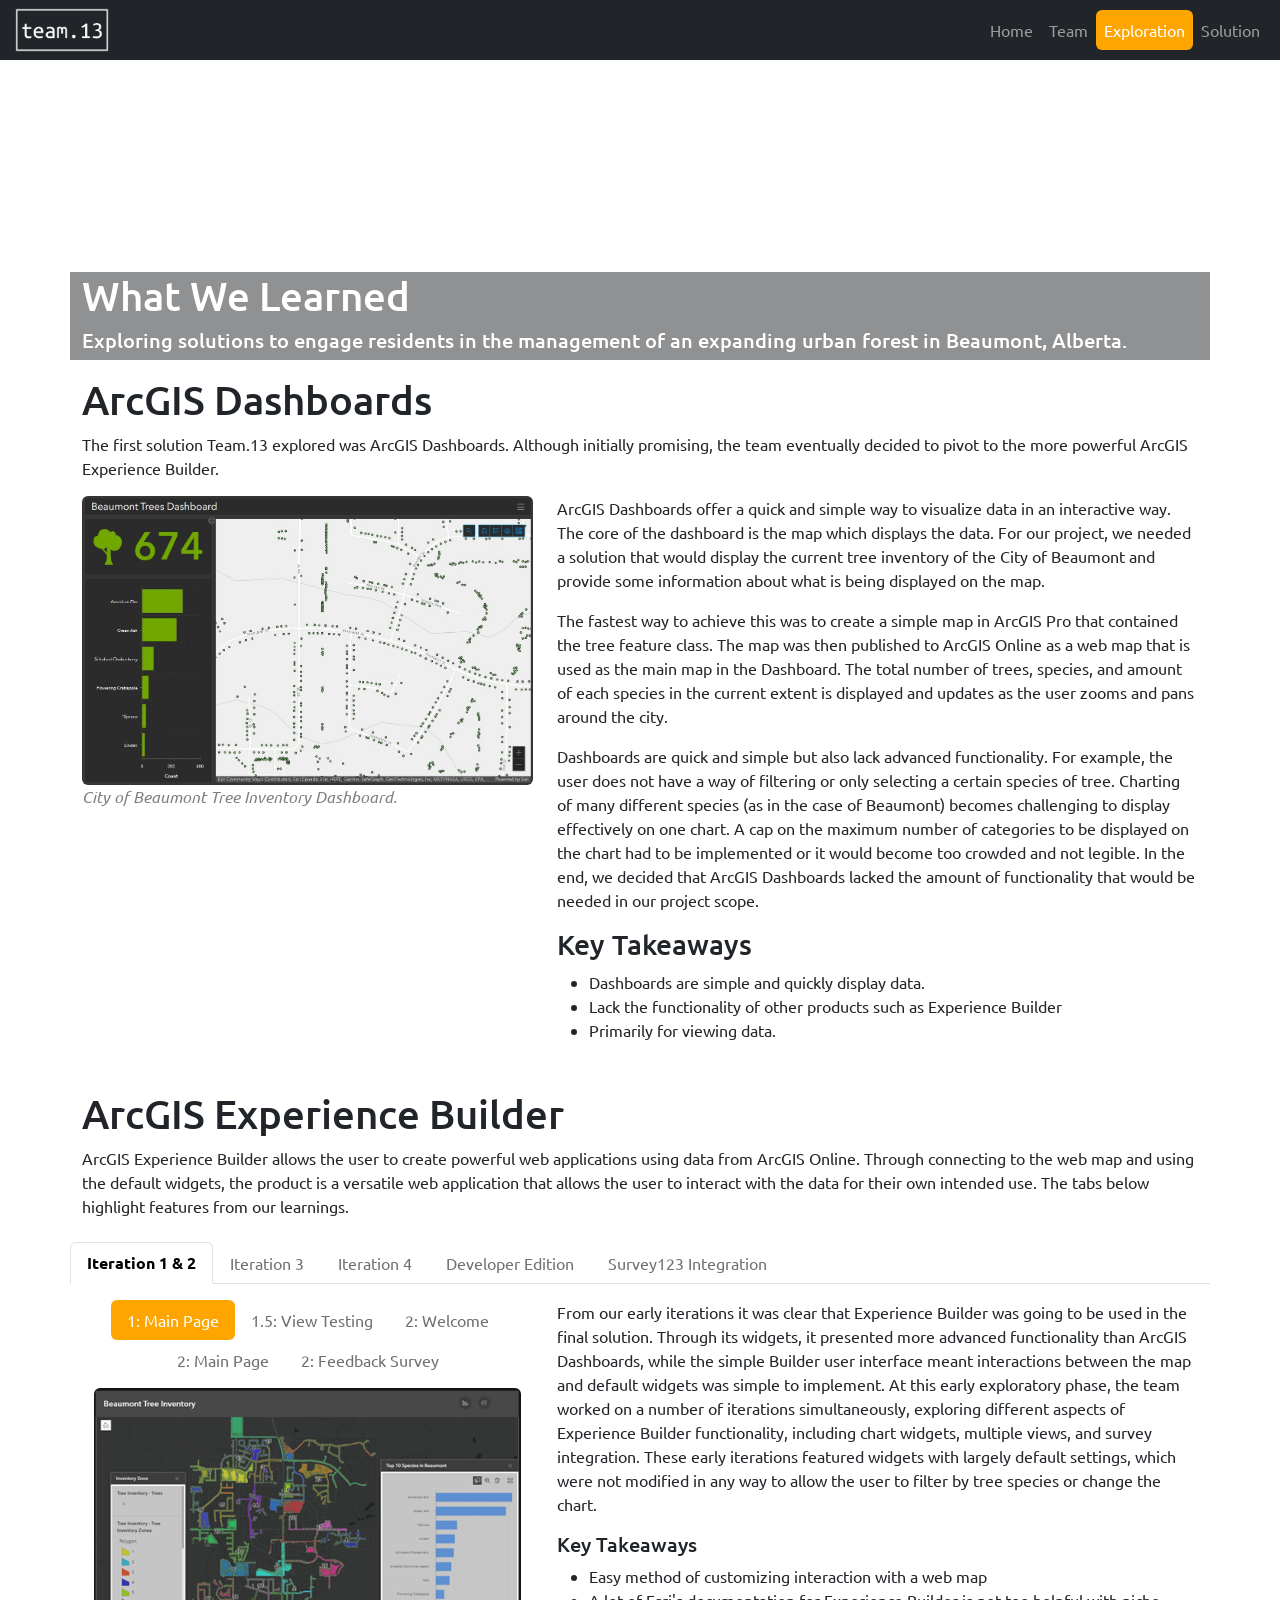
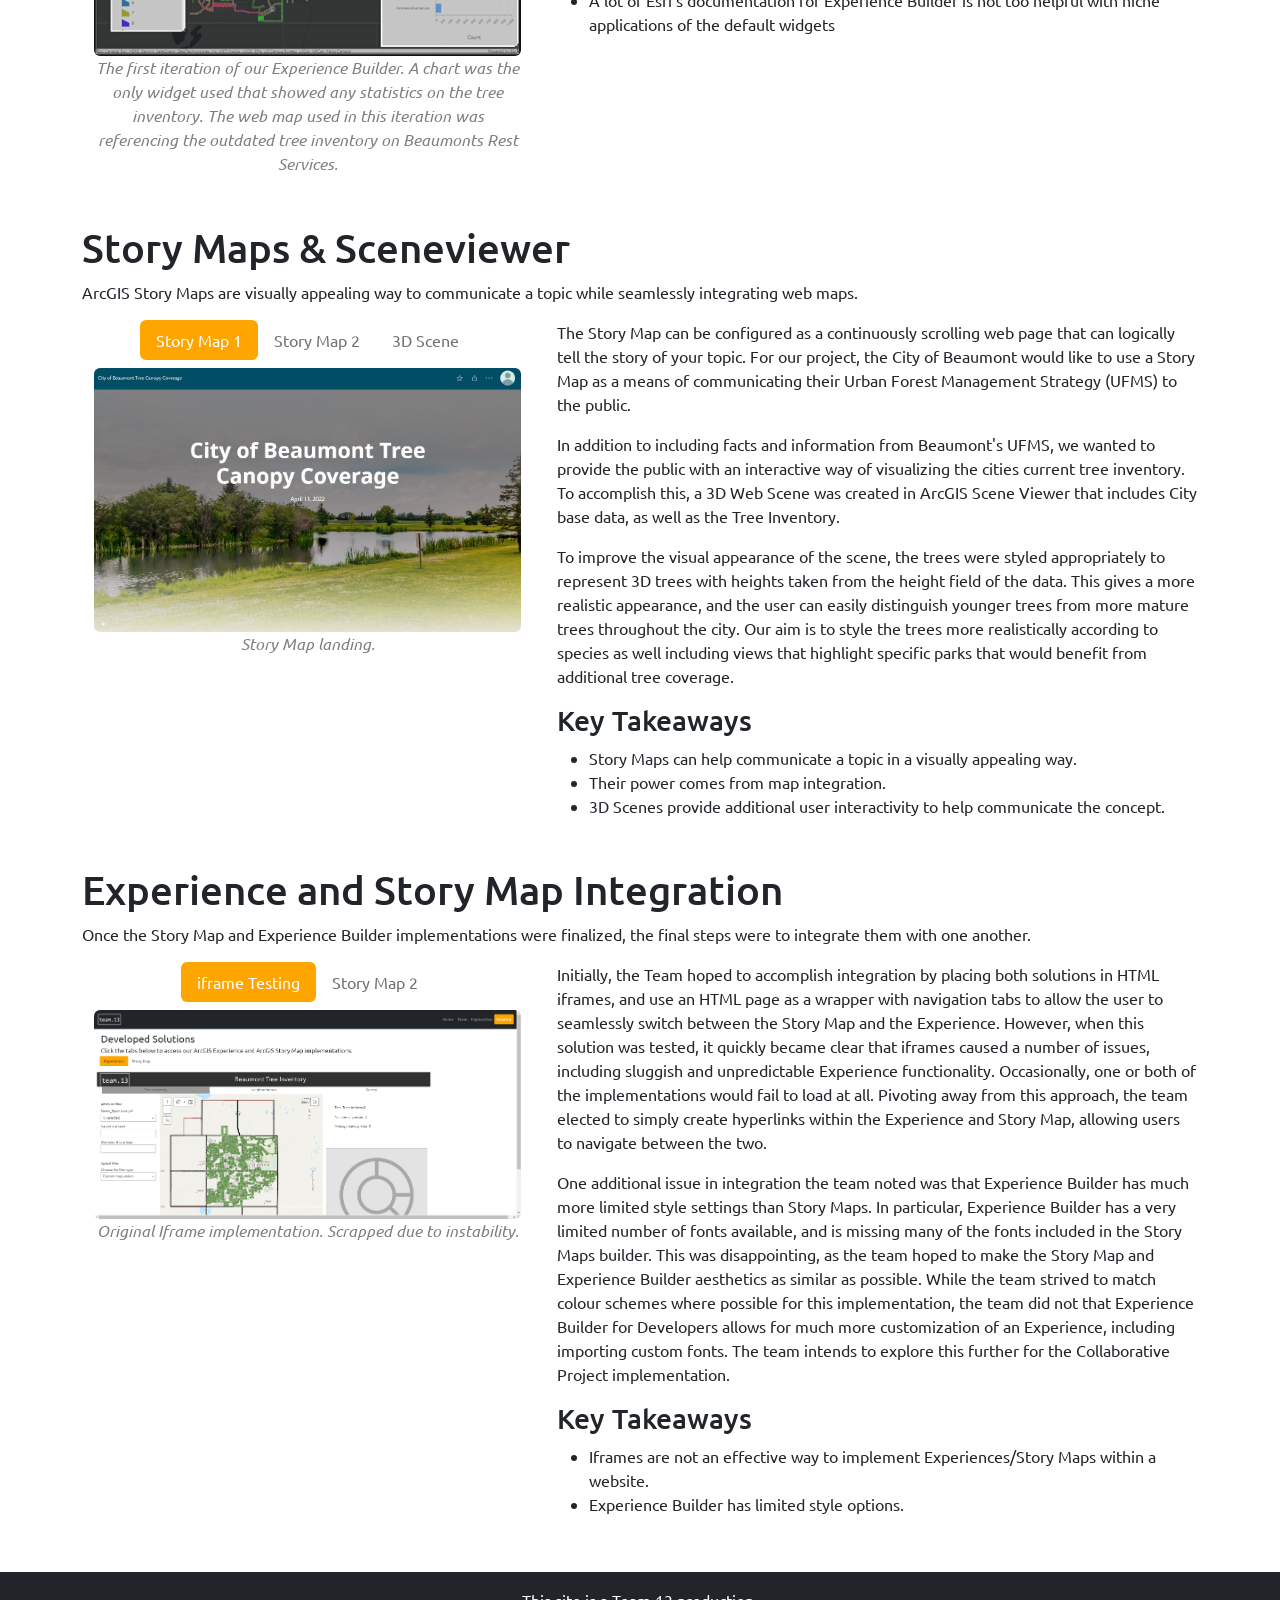
==== exploration.html @ d5add254 "Update hero image responsiveness" ====
<!DOCTYPE html>
<html lang="en">
  <head>
    <title>Our Exploration</title>
    <meta charset="utf-8">
    <meta name="viewport" content="width=device-width, initial-scale=1">
    <link href="https://cdn.jsdelivr.net/npm/bootstrap@5.1.3/dist/css/bootstrap.min.css" rel="stylesheet">
    <link href="https://fonts.googleapis.com/css2?family=Ubuntu&display=swap" rel="stylesheet">
    <link rel="stylesheet" href="style.css">
    <script src="https://cdn.jsdelivr.net/npm/bootstrap@5.1.3/dist/js/bootstrap.bundle.min.js"></script>
  </head>
  <body>
    <nav class="navbar navbar-expand-sm bg-dark navbar-dark py-0 sticky-top"> <!--Developed using: https://www.w3schools.com/bootstrap5/bootstrap_navbar.php-->
      <div class="container-fluid">
        <a class="navbar-brand" href="index.html">
          <img src="images/team13logo.png" alt="Team13 Logo" class="logo">
        </a>
        <!--Collapsable Navbar Button-->
        <button class="navbar-toggler" type="button" data-bs-toggle="collapse" data-bs-target="#collapsibleNavbar">
          <span class="navbar-toggler-icon"></span>
        </button>
        <!-- Links -->
        <div class="collapse navbar-collapse justify-content-end nav-pills" id="collapsibleNavbar">
          <ul class="navbar-nav">
            <li class="nav-item">
              <a class="nav-link" href="index.html">Home</a>
            </li>
            <li class="nav-item">
              <a class="nav-link" href="team.html">Team</a>
            </li>
            <li class="nav-item">
              <a class="nav-link active" href="exploration.html">Exploration</a>
            </li>
            <li class="nav-item">
              <a class="nav-link" href="solution.html">Solution</a>
            </li>
          </ul>
        </div>
      </div>
    </nav>

    <!--Hero image, adapted from: https://www.w3schools.com/bootstrap5/bootstrap_jumbotron.php -->
    <div class="container-xl cover text-white position-relative">
      <div class="row covertext">
        <h1>What We Learned</h1>
        <h5>Exploring solutions to engage residents in the management of an expanding urban forest in Beaumont, Alberta.</h5> 
      </div>
    </div>

    <!--PAGE CONTENT SECTION-->
    <div class="container-lg">

      <!--ArcGIS Dashboards Section -->
      <div class="row py-3">
        <h1 class="">ArcGIS Dashboards</h1>
          <p>The first solution Team.13 explored was ArcGIS Dashboards. Although initially promising, the team eventually decided to pivot to the more powerful ArcGIS Experience Builder.</p>
        <div class="col-md-5">
          <img src="images/Dashboard.JPG" class="rounded screenshot" alt="City of Beaumont Tree Dashboard">
          <p class="caption">City of Beaumont Tree Inventory Dashboard.</p>        
        </div>
        <div class="col-md-7">
          <p>ArcGIS Dashboards offer a quick and simple way to visualize data in an interactive way. The core of the dashboard is the map which displays the data. For our project, we needed a solution that would display the current tree inventory of the City of Beaumont and provide some information about what is being displayed on the map.</p>
          <p>The fastest way to achieve this was to create a simple map in ArcGIS Pro that contained the tree feature class. The map was then published to ArcGIS Online as a web map that is used as the main map in the Dashboard. The total number of trees, species, and amount of each species in the current extent is displayed and updates as the user zooms and pans around the city. </p>
          <p>Dashboards are quick and simple but also lack advanced functionality. For example, the user does not have a way of filtering or only selecting a certain species of tree. Charting of many different species (as in the case of Beaumont) becomes challenging to display effectively on one chart. A cap on the maximum number of categories to be displayed on the chart had to be implemented or it would become too crowded and not legible. In the end, we decided that ArcGIS Dashboards lacked the amount of functionality that would be needed in our project scope.</p>
          <h3>Key Takeaways</h3>
          <ul>
            <li>Dashboards are simple and quickly display data.</li>
            <li>Lack the functionality of other products such as Experience Builder</li>
            <li>Primarily for viewing data.</li>
          </ul>
        </div>
      </div>

        <!--Experience Builder Section-->
      <div class="row my-3">
        <h1>ArcGIS Experience Builder</h1>
        <p>ArcGIS Experience Builder allows the user to create powerful web applications using data from ArcGIS Online. Through connecting to the web map and using the default widgets, the product is a versatile web application that allows the user to interact with the data for their own intended use. The tabs below highlight features from our learnings. </p>
        <!-- Nav pills, taken from: https://www.w3schools.com/bootstrap5/bootstrap_navs.php -->
        <ul class="nav nav-tabs mt-2" role="group">
          <li class="nav-item">
            <a class="nav-link sectiontab active" data-bs-toggle="tab" href="#iter1">Iteration 1 & 2</a>
          </li>
          <li class="nav-item">
            <a class="nav-link sectiontab" data-bs-toggle="tab" href="#iter3">Iteration 3</a>
          </li>
          <li class="nav-item">
            <a class="nav-link sectiontab" data-bs-toggle="tab" href="#iter4">Iteration 4</a>
          </li>
          <li class="nav-item">
            <a class="nav-link sectiontab" data-bs-toggle="tab" href="#dev">Developer Edition</a>
          </li>
          <li class="nav-item">
            <a class="nav-link sectiontab" data-bs-toggle="tab" href="#survey">Survey123 Integration</a>
          </li>
        </ul>
        <!-- Iteration Tabs-->
        <div class="tab-content mt-3">
          <!--Iteration 1 and 2 tab-->
          <div class="tab-pane active" id="iter1">
            <div class="row">
              <div class="col-lg-5">
                <!--Image tabs, developed with: https://getbootstrap.com/docs/5.1/components/navs-tabs/ -->
                <ul class="nav nav-pills mb-2 justify-content-center">
                  <li class="nav-item">
                    <a class="nav-link imgtab active" data-bs-toggle="tab" href="#image3">1: Main Page</a>
                  </li>
                  <li class="nav-item">
                    <a class="nav-link imgtab" data-bs-toggle="tab" href="#image3p5">1.5: View Testing</a>
                  </li>
                  <li class="nav-item">
                    <a class="nav-link imgtab" data-bs-toggle="tab" href="#image4">2: Welcome</a>
                  </li>
                  <li class="nav-item">
                    <a class="nav-link imgtab" data-bs-toggle="tab" href="#image5">2: Main Page</a>
                  </li>
                  <li class="nav-item">
                    <a class="nav-link imgtab" data-bs-toggle="tab" href="#image001">2: Feedback Survey</a>
                  </li>
                </ul>
                <!-- Tab panes -->
                <div class="tab-content">
                  <div class="tab-pane container-md text-center active" id="image3">
                    <img src="images/FirstDemo_ExB.png" class="rounded screenshot" alt="First Demo">
                    <p class="caption">The first iteration of our Experience Builder. A chart was the only widget used that showed any statistics on the tree inventory. The web map used in this iteration was referencing the outdated tree inventory on Beaumonts Rest Services.</p>
                  </div>
                  <div class="tab-pane container-md text-center" id="image3p5">
                    <img src="images/1p5Demo_ExB.png" class="rounded screenshot" alt="1.5 Demo">
                    <p class="caption">A separately developed iteration, exploring implementation of views. Included a "Zone" view that let users browse through a list of different tree inventory zones, with the map panning to each one when selected.</p>
                  </div>
                  <div class="tab-pane container text-center fade" id="image4">
                    <img src="images/SecondDemo_ExB.png" class="rounded screenshot" alt="Second Demo">
                    <p class="caption">For the second iteration we created a popup that welcomes the user, as well as other aesthetic improvements.</p>
                  </div>
                  <div class="tab-pane container text-center fade" id="image5">
                    <img src="images/SecondDemo_2_ExB.png" class="rounded screenshot" alt="Second Demo2">
                    <p class="caption">Main page for the second iteration, note the widget toolbar, and the canopies. As opposed to the first iteration, here canopy is visualized. Other than the improved data, the second iteration remained much the same; no specific views were implemented nor any method of calculating area based on the current extent of the map.</p>
                  </div>
                  <div class="tab-pane container text-center fade" id="image001">
                    <img src="images/SecondDemo_3_ExB.png" class="rounded screenshot" alt="Second Demo Survey">
                    <p class="caption">To test the functionality of embedding a survey from Survey123 a simple user feedback survey was created. Accessible from the widget toolbar. </p>
                  </div>
                </div>
              </div>
              <div class="col-lg-7">
                <p>From our early iterations it was clear that Experience Builder was going to be used in the final solution. Through its widgets, it presented more advanced functionality than ArcGIS Dashboards, while the simple Builder user interface meant interactions between the map and default widgets was simple to implement. At this early exploratory phase, the team worked on a number of iterations simultaneously, exploring different aspects of Experience Builder functionality, including chart widgets, multiple views, and survey integration. These early iterations featured widgets with largely default settings, which were not modified in any way to allow the user to filter by tree species or change the chart.</p>
                <p></p>
                <h5>Key Takeaways</h5>
                <ul>
                  <li> Easy method of customizing interaction with a web map</li>
                  <li> A lot of Esri's documentation for Experience Builder is not too helpful with niche applications of the default widgets</li>
                </ul>
              </div>
            </div>
          </div>
          <!--Iteration 3 tab-->
          <div class="tab-pane" id="iter3">
            <div class="row">
              <div class="col-md-5">
                <ul class="nav nav-pills justify-content-center mb-2">
                  <li class="nav-item">
                    <a class="nav-link imgtab active" data-bs-toggle="tab" href="#image9">3: Tree Inventory</a>
                  </li>
                  <li class="nav-item">
                    <a class="nav-link imgtab" data-bs-toggle="tab" href="#image10">3: Neighborhoods</a>
                  </li>
                  <li class="nav-item">
                    <a class="nav-link imgtab" data-bs-toggle="tab" href="#image11">3: Survey</a>
                  </li>
                </ul>
                <!-- Tab panes -->
                <div class="tab-content">
                  <div class="tab-pane container text-center active" id="image9">
                    <img src="images/ThirdDemo_ExB.png" class="rounded screenshot" alt="Third Demo Tree Inv">
                    <p class="caption">Added features include a query widget that allows the user to select any of the species in the tree inventory, as well as a height and diameter, to filter the added donut chart and the text on the view.  The query can be limited by the current map extent or a drawn graphic. The chart filters based on the map extent, so if a certain species was selected in the query but was not present in the current extent, it would not appear on the chart. </p>
                  </div>
                  <div class="tab-pane container text-center fade" id="image10">
                    <img src="images/ThirdDemo_3_ExB.png" class="rounded screenshot" alt="Third Demo Neigh/Parks">
                    <p class="caption">An action was set up on the map frame to filter neighborhoods, parks, and trees based on the extent of the map. Then two separate list widgets were added and connected to the map frame, thereby filtering the lists to only show the parks/ neighborhoods within the current extent. Text connected to the map features was also added to calculate canopy cover, number of trees, as well as the park and neighborhood in view. </p>
                  </div>
                  <div class="tab-pane container text-center fade" id="image11">
                    <img src="images/ThirdDemo_4_ExB.png" class="rounded screenshot" alt="Third Demo Survey">
                    <p class="caption">The survey for this view was set up to automatically take the AssetID of the selected tree on the map. As well as a section to add comments on the reason for the service request. </p>
                  </div>
                </div>
              </div>
              <div class="col-md-7">
                <p>Through our contact at Beaumont the team obtained a more current tree inventory and the city's base data (neighborhoods, parks, trails, lakes, streets and city boundary). With updated data, the team combined learnings from previous iterations to build a new iteration featuring views, basic survey implementation, and even a basic calculation for canopy cover using area values for neighbourhoods polygons and summing the canopy area of the trees within.</p>
                <p>It was during this iteration that the full functionality of Experience Builder, with relation to our proposed solution, was realized. The web application was sectioned into the three views (Tree Inventory, Neighborhoods/Parks, and the Service Request. </p>
                <p>However, this iteration was also limited in that the calculation of canopy cover in the Neighborhoods/ Parks view was not always accurate. It was believed that acquiring the area of the map extent would require a customized widget, and as such the calculation of canopy cover at this stage used the area of the neighborhood. This makes the calculation accurate if only one neighborhood is in the extent, otherwise it will always take the area of the first neighborhood in the neighbourhood list widget, which will not represent screen extent.</p>
                <h5>Key Takeaways</h5>
                <ul>
                  <li> With the updated data from our client, this iteration is much closer to the final solution with the three views.</li>
                  <li> Calculating canopy cover is limited to the area of the first neighborhood in the list. </li>
                </ul>
              </div>
            </div>
          </div>
          <!--Iteration 4 tab-->
          <div class="tab-pane" id="iter4">
            <div class="row">
              <div class="col-md-5">
                <ul class="nav nav-pills justify-content-center mb-2">
                  <li class="nav-item">
                    <a class="nav-link imgtab active" data-bs-toggle="tab" href="#image12">4. Default Tree Inventory</a>
                  </li>
                  <li class="nav-item">
                    <a class="nav-link imgtab" data-bs-toggle="tab" href="#image13">4. Filtered Tree Inventory</a>
                  </li>
                  <li class="nav-item">
                    <a class="nav-link imgtab" data-bs-toggle="tab" href="#image14">4. Neighborhood/Park</a>
                  </li>
                  <li class="nav-item">
                    <a class="nav-link imgtab" data-bs-toggle="tab" href="#image002">4. Service Request</a>
                  </li>
                </ul>
                <!-- Tab panes -->
                <div class="tab-content">
                  <div class="tab-pane container text-center active" id="image12">
                    <img src="images/FourthDemo_ExB.png" class="rounded screenshot" alt="Fourth demo">
                    <p class="caption">By switching from a query widget to a filter widget (customized with a SQL expression to select species from a list). The new tree inventory allows the user to select only certain species to be visualized on the map. The text on the left shows the number of species selected, the total number of trees, average canopy area and canopy coverage in percentage (calculated with the transparent vector grid layer)</p>
                  </div>
                  <div class="tab-pane container text-center fade" id="image13">
                    <img src="images/FourthDemo_2_ExB.png" class="rounded screenshot" alt="Fourth Demo filter Tree inv">
                    <p class="caption">This image shows the Tree Inventory when the filter is used. By adding actions on the map frame to filter by extent, then connecting the text and donut chart to those layers the result is an automated interactive display. </p>
                  </div>
                  <div class="tab-pane container text-center fade" id="image14">
                    <img src="images/FourthDemo_3_ExB.png" class="rounded screenshot" alt="Fourth Demo neigh/ parks">
                    <p class="caption">The updated Neighborhood/ Park View is still using the same lists connected to the map frame, but the text is updated to show more detailed information about each selected park or neighborhood. Overlayed on the map on the bottom left is a text widget that, like the Tree Inventory View, calculates the current canopy cover in percentage. </p>
                  </div>
                  <div class="tab-pane container text-center fade" id="image002">
                    <img src="images/ThirdDemo_5_ExB.png" class="rounded screenshot" alt="Fourth Demo survey">
                    <p class="caption">The final Service Request survey made using Survey123. It has more specific questions regarding the status of the tree of interest. This survey takes the TreeID and the location information from the selected tree. This allows Beaumont to have as much information as possible about the service request. </p>
                  </div>
                </div>
              </div>
              <div class="col-md-7">
                <p>While custom-coding a widget to address the issues regarding calculating canopy cover for the map extent was beyond the scope of this project, it was suggested to the team that they might be able to more easily make this calculation by applying a raster to the map and calculating the sum area of cells within the current map extent, to compare with the sum canopy area of all trees within the extent. The team explored this option, but was unfortunately only able to publish rasters as tile layers, which cannot be queried for analysis. Instead, the team came up with the solution of using the Create Fishnet geoprocessing tool in ArcGIS Pro to generate a vector grid that would serve the same base purpose.</p>
                <p>Taking this approach, Team.13 created a transparent grid vector layer in ArcGIS Pro, with each cell sized at 30m x 30m. While not providing the exact area of the current extent (due to this resolution), the team found the sum of the area of each cell in view to be accurate enough for the simple percentage cover calculation being performed. The team did note that the addition of this large vector layer caused some stuttering in map zooming and panning, but not enough to significantly disrupt user experience. </p>
                <p>The fourth iteration is our final solution with the exception of fine tuning the appearance of the page to match Beaumont's theme on their web pages. </p>
                <h5>Key Takeaways</h5>
                <ul>
                  <li> Taking full advantage of Experience Builder, for our solution, required workarounds that could not be found anywhere using Esri's supplied documentation.</li>
                  <li> This iteration has the complete data, and all the widgets are set up for the final solution. </li>
                </ul>
              </div>
            </div>
          </div>
          <!--Developer tab-->
          <div class="tab-pane" id="dev">
            <div class="col-md">
              <h2>Experience Builder for Developers</h2>
              <p>The team opted to look into the locally installed version of Experience Builder to investigate possible solutions for obtaining the area of the current map extent. </p>
              <p>Esri's supplied documentation for Experience Builder for Developers was enough to get it to run locally. The key is to run the Node.js Command Prompt, not the default windows one. Once npm in installed on the client and server folders https://localhost:3001 directs the user to their locally deployed Experience Builder. </p>
              <p>Here the team ran into additional roadblocks, we were unable to import the beta version of our Experience Builder. Additionally, the team tried to save the previous experience builder as a template and then import that, however this failed as template was “built with a higher version of ArcGIS Experience Builder…”</p>
              <p>To continue with this exact template reinstalling Experience Builder for Developers seemed to be the only path.  However a simpler solution was discovered; to acquire the area of the current extent instead of customizing a widget we created a grid vector layer (see Iteration 4). </p>
              <h5>Key Takeaways</h5>
              <ul>
                <li> Allows for customized widgets that tailor the experience for the desired purpose</li>
                <li> Due to a new solution for extent area, this was deemed unnecessary for our solution</li>
              </ul>
            </div>
          </div>
          <!--Survey123 Tab-->
          <div class="tab-pane" id="survey">
            <div class="row">
              <div class="col-md-5">
                <ul class="nav nav-pills justify-content-center mb-2">
                  <li class="nav-item">
                    <a class="nav-link imgtab active" data-bs-toggle="tab" href="#survey1">Finalized Survey View</a>
                  </li>
                  <li class="nav-item">
                    <a class="nav-link imgtab" data-bs-toggle="tab" href="#survey2">Survey123 Appearance</a>
                  </li>
                </ul>
                <!-- Tab panes -->
                <div class="tab-content">
                  <div class="tab-pane container text-center active" id="survey1">
                    <img src="images/Survey1.png" class="rounded screenshot" alt="Survey Widget implementation">
                    <p class="caption">The survey implemented with finalized symbology in the Experience. The Survey Widget has an option to not use a survey's assigned style, but unfortunately this option does not match the survey styling to the Experience styling.</p>
                  </div>
                  <div class="tab-pane container text-center fade" id="survey2">
                    <img src="images/Survey2.png" class="rounded screenshot" alt="Survey123 View">
                    <p class="caption">This image shows the survey within Survey123. The team noted that certain question types appear slightly diferent in this view, as opposed to within the Survey Widget.</p>
                  </div>
                </div>      
              </div>
              <div class="col-md-7">
                <p>Implementation of Survey123 was a stretch goal for the team, as initially this integration seemed fairly complex. However, a “Survey” widget was discovered within Experience Builder that could seamlessly link a published ArcGIS Survey into the experience. Furthermore, the team discovered that the survey widget can be linked directly to map widgets within the experience, and a data connection can be established between the survey and a particular layer. When this connection is set, if the user selects a feature in the given layer within the map, questions in the survey will be auto-populated with data on that feature. Furthermore, by linking a “Location” question to a feature layer's shape field, the feature's spatial information can be copied over directly to the survey's results feature layer. By combining this data linking functionality with hidden questions in the constructed survey, it is possible to populate a large amount of feature attribute information to the survey when the user selects a feature, without cluttering the user interface.</p>
                <p>This also suggests an exciting possibility, for future extensions of Team.13's work: because the Survey can receive location information, a live map of all submitted service requests can be integrated into a separate ArcGIS Experience view, for use by City of Beaumont internal staff. While not required for this particular implementation, this is something the team plans to incorporate in the larger implementation of the Collaborative Project.</p>
                <h3>Key Takeaways</h3>
                <ul>
                  <li>The Experience Builder Survey Widget makes integrating Survey123 surveys a simple process.</li>
                  <li>The Survey Widget has a slightly modified appearance compared to viewing the survey in Survey123.</li>
                </ul>
              </div>
            </div>
          </div>
        </div>
      </div>

    <!-- ArcGIS Story Maps & Scene Viewer -->
      <div class="row py-3">
        <h1>Story Maps & Sceneviewer</h1>
        <p>ArcGIS Story Maps are visually appealing way to communicate a topic while seamlessly integrating web maps.</p>
        <div class="col-md-5">
          <ul class="nav nav-pills mb-2 justify-content-center">
            <li class="nav-item">
              <a class="nav-link imgtab active" data-bs-toggle="tab" href="#image15">Story Map 1</a>
            </li>
            <li class="nav-item">
              <a class="nav-link imgtab" data-bs-toggle="tab" href="#image16">Story Map 2</a>
            </li>
            <li class="nav-item">
              <a class="nav-link imgtab" data-bs-toggle="tab" href="#image17">3D Scene</a>
            </li>
          </ul>
          <!-- Tab panes -->
          <div class="tab-content">
            <div class="tab-pane container text-center active" id="image15">
              <img src="images/Storymap1.JPG" class="rounded screenshot" alt="Story Map 1.">
              <p class="caption">Story Map landing.</p>
            </div>
            <div class="tab-pane container text-center fade" id="image16">
              <img src="images/Storymap2.JPG" class="rounded screenshot" alt="Story Map 2.">
              <p class="caption">Story Map continued.</p>
            </div>
            <div class="tab-pane container text-center fade" id="image17">
              <img src="images/Scene.JPG" class="rounded screenshot" alt="3D Scene">
              <p class="caption">3D Interactive Scene</p>
            </div>
          </div>
        </div>
        <div class="col-md-7">
          <p>The Story Map can be configured as a continuously scrolling web page that can logically tell the story of your topic. For our project, the City of Beaumont would like to use a Story Map as a means of communicating their Urban Forest Management Strategy (UFMS) to the public.</p>
          <p>In addition to including facts and information from Beaumont's UFMS, we wanted to provide the public with an interactive way of visualizing the cities current tree inventory. To accomplish this, a 3D Web Scene was created in ArcGIS Scene Viewer that includes City base data, as well as the Tree Inventory.</p>
          <p>To improve the visual appearance of the scene, the trees were styled appropriately to represent 3D trees with heights taken from the height field of the data. This gives a more realistic appearance, and the user can easily distinguish younger trees from more mature trees throughout the city. Our aim is to style the trees more realistically according to species as well including views that highlight specific parks that would benefit from additional tree coverage.</p>
          <h3>Key Takeaways</h3>
          <ul>
            <li>Story Maps can help communicate a topic in a visually appealing way.</li>
            <li>Their power comes from map integration.</li>
            <li>3D Scenes provide additional user interactivity to help communicate the concept.</li>
          </ul>
        </div>
      </div>
      <!-- Integration -->
      <div class="row py-3">
        <h1>Experience and Story Map Integration</h1>
        <p>Once the Story Map and Experience Builder implementations were finalized, the final steps were to integrate them with one another.</p>
        <div class="col-md-5">
          <ul class="nav nav-pills mb-2 justify-content-center">
            <li class="nav-item">
              <a class="nav-link imgtab active" data-bs-toggle="tab" href="#image18">iframe Testing</a>
            </li>
            <li class="nav-item">
              <a class="nav-link imgtab" data-bs-toggle="tab" href="#image19">Story Map 2</a>
            </li>
          </ul>
          <!-- Tab panes-->
          <div class="tab-content">
            <div class="tab-pane container text-center active" id="image18">
              <img src="images/Integration1.png" class="rounded screenshot" alt="Story Map 1.">
              <p class="caption">Original Iframe implementation. Scrapped due to instability.</p>
            </div>
            <div class="tab-pane container text-center fade" id="image19">
              <img src="images/Integration2.png" class="rounded screenshot" alt="3D Scene">
              <p class="caption">Stylized Experience. The team was dissapointed to note that font could not be matched to Story Map font selection.</p>
            </div>
          </div>
        </div>
        <div class="col-md-7">
          <p>Initially, the Team hoped to accomplish integration by placing both solutions in HTML iframes, and use an HTML page as a wrapper with navigation tabs to allow the user to seamlessly switch between the Story Map and the Experience. However, when this solution was tested, it quickly became clear that iframes caused a number of issues, including sluggish and unpredictable Experience functionality. Occasionally, one or both of the implementations would fail to load at all. Pivoting away from this approach, the team elected to simply create hyperlinks within the Experience and Story Map, allowing users to navigate between the two.</p>
          <p>One additional issue in integration the team noted was that Experience Builder has much more limited style settings than Story Maps. In particular, Experience Builder has a very limited number of fonts available, and is missing many of the fonts included in the Story Maps builder. This was disappointing, as the team hoped to make the Story Map and Experience Builder aesthetics as similar as possible. While the team strived to match colour schemes where possible for this implementation, the team did not that Experience Builder for Developers allows for much more customization of an Experience, including importing custom fonts. The team intends to explore this further for the Collaborative Project implementation.</p>
          <h3>Key Takeaways</h3>
          <ul>
            <li>Iframes are not an effective way to implement Experiences/Story Maps within a website.</li>
            <li>Experience Builder has limited style options.</li>
          </ul>
        </div>
      </div>
    </div>
    <!--Footer-->
    <div class="d-flex bg-dark text-white mt-4 py-3 justify-content-center">
      <p class="mb-0">This site is a Team.13 production.</p>
    </div>
  </body>
</html>
---- style.css ----
/*GENERAL STYLING */
body {
    font-family: 'Ubuntu', sans-serif;
}


/*NAVBAR & BUTTON STYLING*/
.logo {
    width: 100px;
}

.nav-pills .nav-link.active {
    background-color: rgb(255, 165, 0);
    color: white;
    text-decoration: none;
}

.sectiontab{
    color: rgb(112, 112, 112);
}

.sectiontab:hover{
    color:rgb(177, 177, 177);
}

.sectiontab.active{
    color: black;
    font-weight: bold;
}

.imgtab{
    color: rgb(112, 112, 112);
}

.imgtab:hover{
    color:rgb(177, 177, 177)
}

.tryme { /* This is styling for the "Try It" Button linking to final solutions */
    background-color: rgb(255, 165, 0);
    color: white;
    width: 100%;
    max-width: 900px;
    display: block;
    transition: 0.4s;
}


.tryme:hover {
    background-color: rgb(170, 111, 0);
    color: white;
}

/*COVER PHOTO STYLING*/
.cover {
    min-height: 300px;
    background: url('https://images.unsplash.com/photo-1438109491414-7198515b166b?q=80&fm=jpg&s=cbdabf7a79c087a0b060670a6d79726c');
    background-repeat: no-repeat;
    background-position: center;
    background-size:cover;
    background-attachment: fixed;
}
.covertext{
    background-color: rgba(33,37,41, 0.5);
    position:absolute;
    right:0;
    bottom:0;
    width: 100%;
    margin:0;
}


/*EXPLORATION PAGE STYLING*/
.screenshot {
    max-width: 100%;
}

.caption {
    color:gray;
    font-style: italic;
}
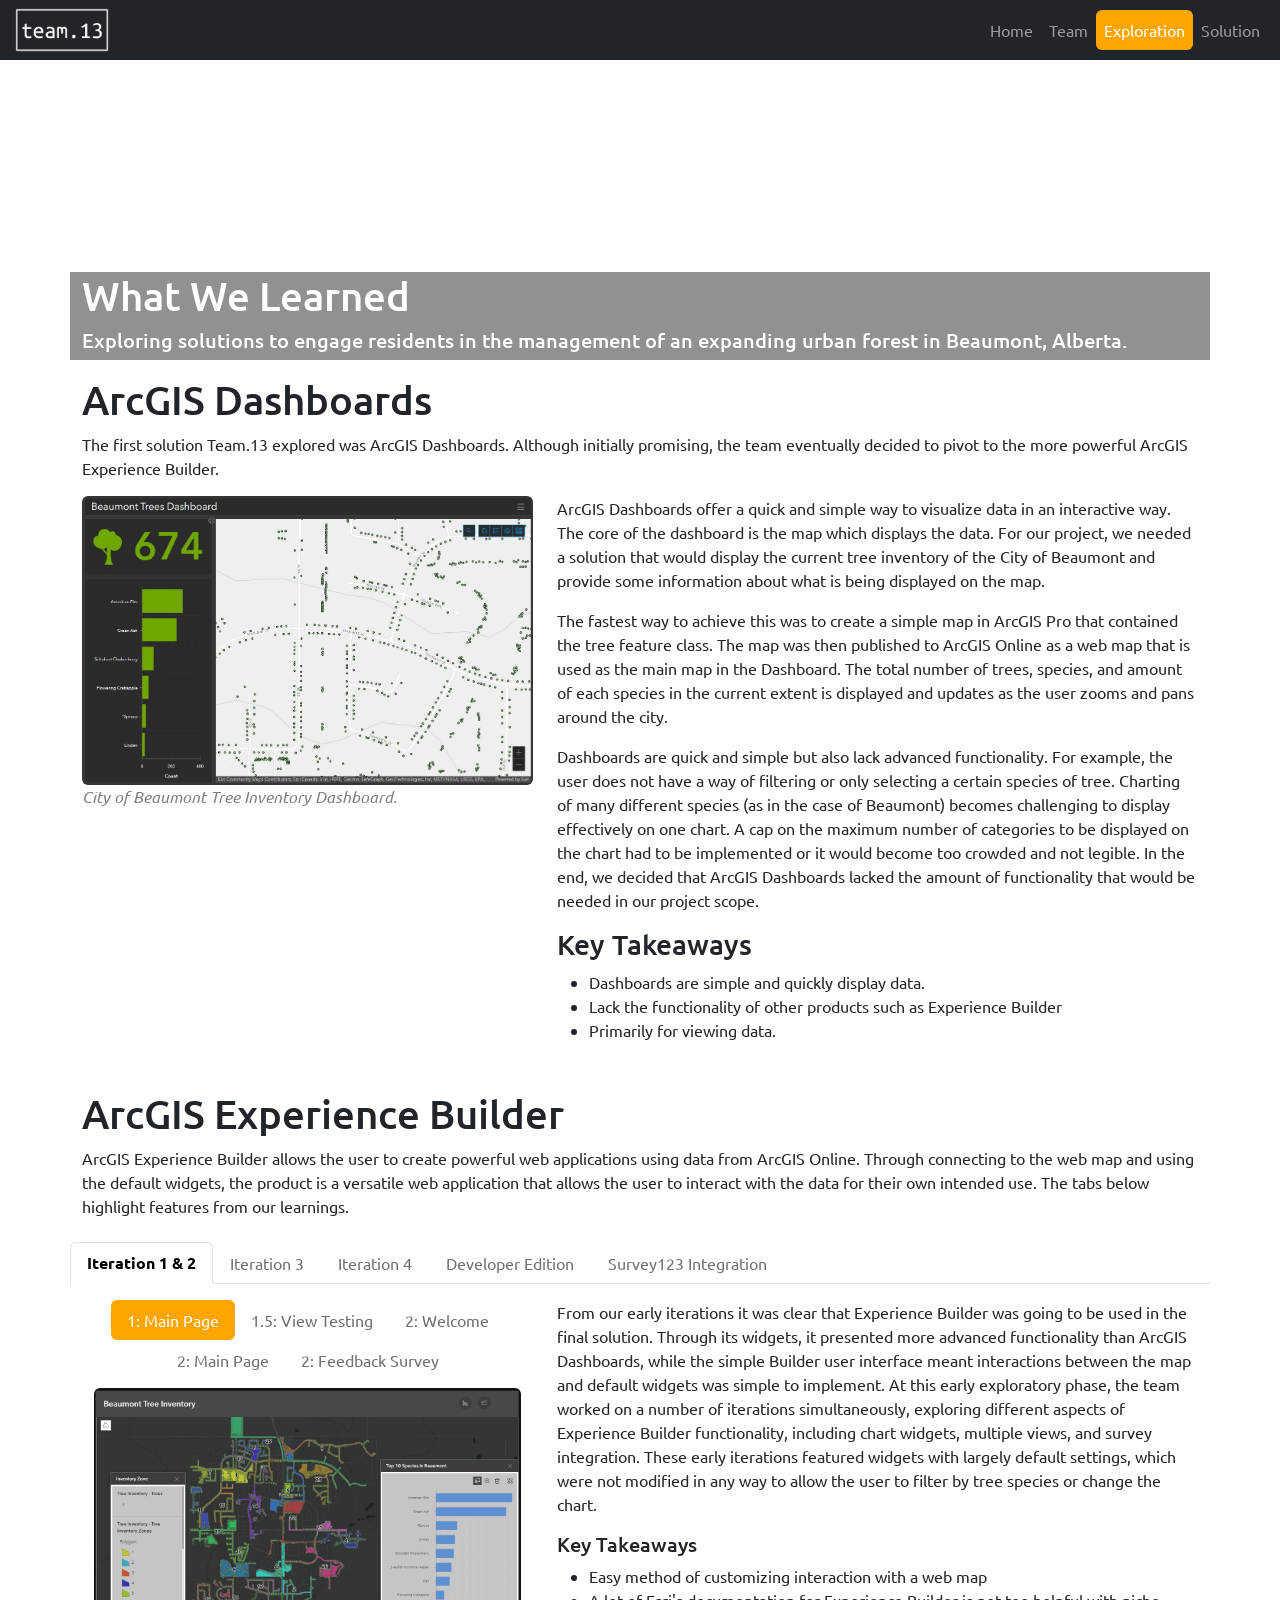
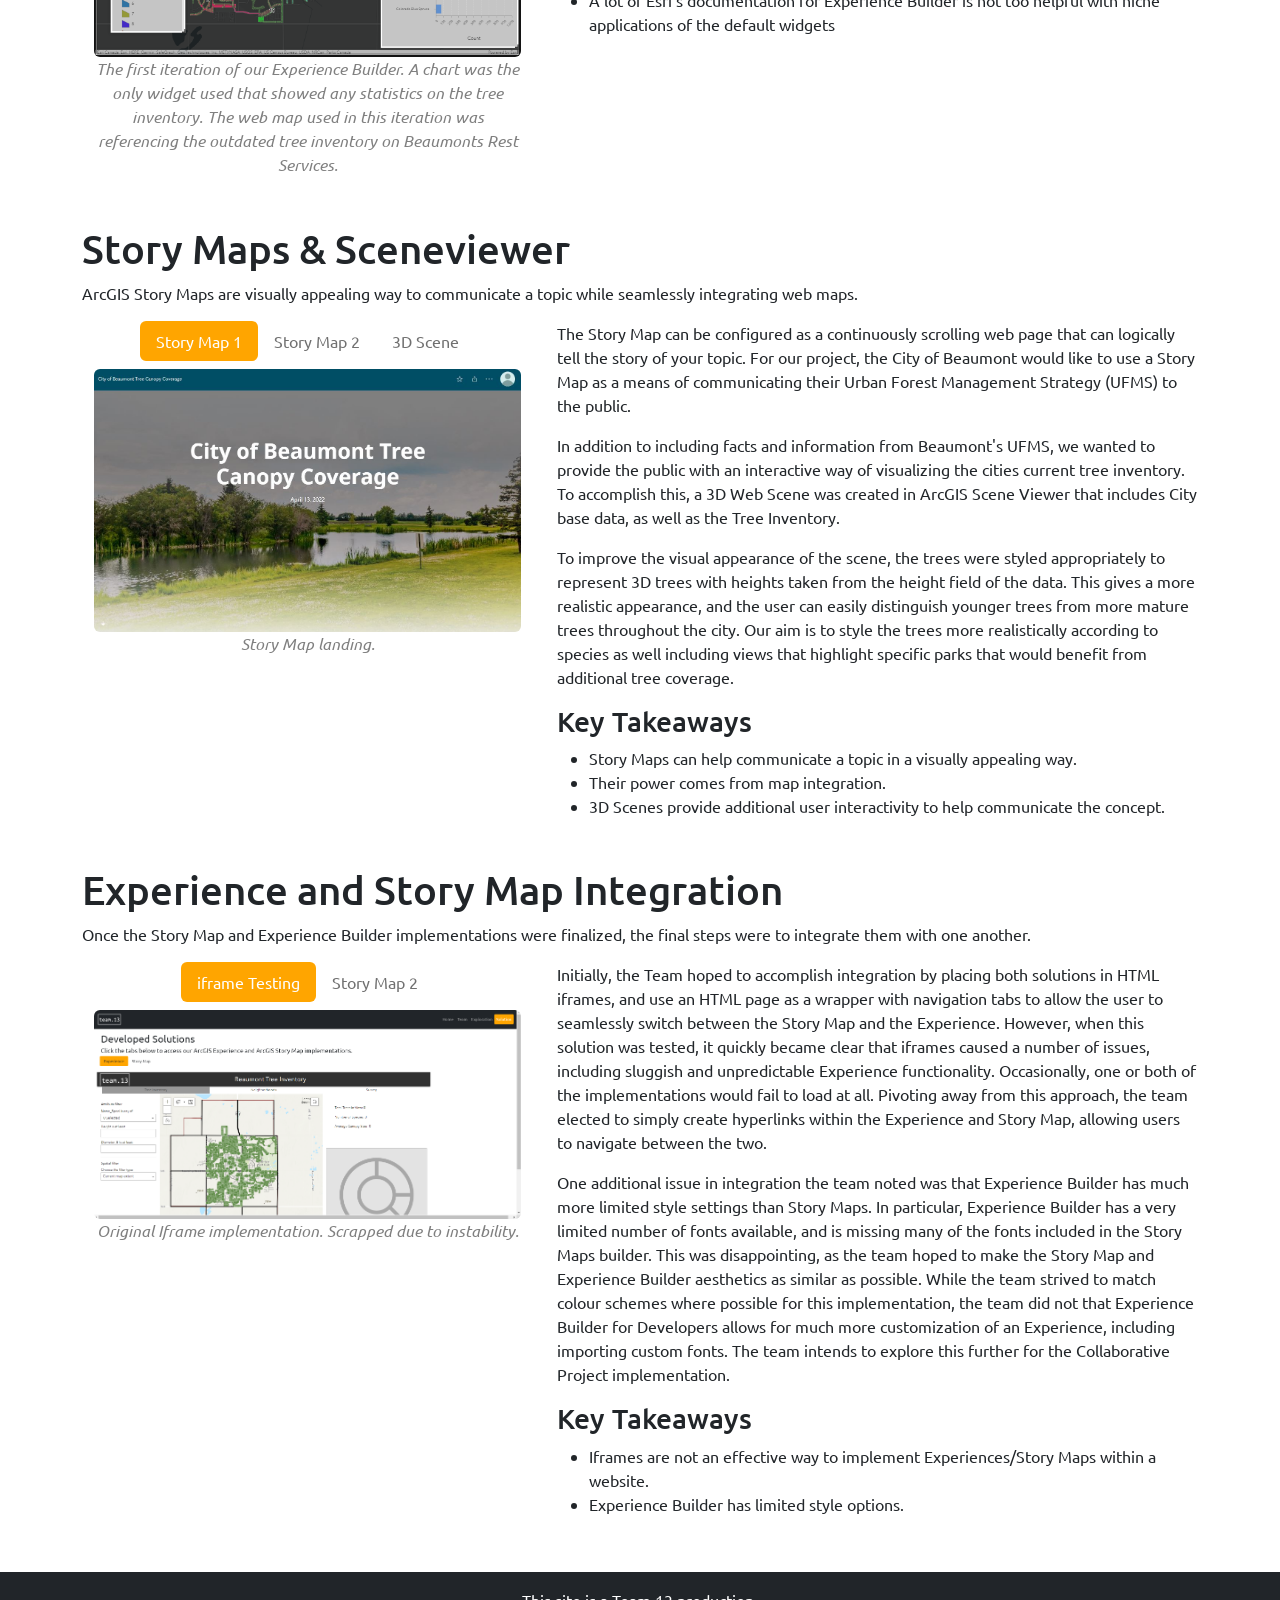
==== commit c017ec77: "minor text edit" ====
--- a/exploration.html
+++ b/exploration.html
@@ -54,11 +54,11 @@
       <div class="row py-3">
         <h1 class="">ArcGIS Dashboards</h1>
           <p>The first solution Team.13 explored was ArcGIS Dashboards. Although initially promising, the team eventually decided to pivot to the more powerful ArcGIS Experience Builder.</p>
-        <div class="col-md-5">
+        <div class="col-lg-5">
           <img src="images/Dashboard.JPG" class="rounded screenshot" alt="City of Beaumont Tree Dashboard">
           <p class="caption">City of Beaumont Tree Inventory Dashboard.</p>        
         </div>
-        <div class="col-md-7">
+        <div class="col-lg-7">
           <p>ArcGIS Dashboards offer a quick and simple way to visualize data in an interactive way. The core of the dashboard is the map which displays the data. For our project, we needed a solution that would display the current tree inventory of the City of Beaumont and provide some information about what is being displayed on the map.</p>
           <p>The fastest way to achieve this was to create a simple map in ArcGIS Pro that contained the tree feature class. The map was then published to ArcGIS Online as a web map that is used as the main map in the Dashboard. The total number of trees, species, and amount of each species in the current extent is displayed and updates as the user zooms and pans around the city. </p>
           <p>Dashboards are quick and simple but also lack advanced functionality. For example, the user does not have a way of filtering or only selecting a certain species of tree. Charting of many different species (as in the case of Beaumont) becomes challenging to display effectively on one chart. A cap on the maximum number of categories to be displayed on the chart had to be implemented or it would become too crowded and not legible. In the end, we decided that ArcGIS Dashboards lacked the amount of functionality that would be needed in our project scope.</p>
@@ -155,7 +155,7 @@
           <!--Iteration 3 tab-->
           <div class="tab-pane" id="iter3">
             <div class="row">
-              <div class="col-md-5">
+              <div class="col-lg-5">
                 <ul class="nav nav-pills justify-content-center mb-2">
                   <li class="nav-item">
                     <a class="nav-link imgtab active" data-bs-toggle="tab" href="#image9">3: Tree Inventory</a>
@@ -183,7 +183,7 @@
                   </div>
                 </div>
               </div>
-              <div class="col-md-7">
+              <div class="col-lg-7">
                 <p>Through our contact at Beaumont the team obtained a more current tree inventory and the city's base data (neighborhoods, parks, trails, lakes, streets and city boundary). With updated data, the team combined learnings from previous iterations to build a new iteration featuring views, basic survey implementation, and even a basic calculation for canopy cover using area values for neighbourhoods polygons and summing the canopy area of the trees within.</p>
                 <p>It was during this iteration that the full functionality of Experience Builder, with relation to our proposed solution, was realized. The web application was sectioned into the three views (Tree Inventory, Neighborhoods/Parks, and the Service Request. </p>
                 <p>However, this iteration was also limited in that the calculation of canopy cover in the Neighborhoods/ Parks view was not always accurate. It was believed that acquiring the area of the map extent would require a customized widget, and as such the calculation of canopy cover at this stage used the area of the neighborhood. This makes the calculation accurate if only one neighborhood is in the extent, otherwise it will always take the area of the first neighborhood in the neighbourhood list widget, which will not represent screen extent.</p>
@@ -198,19 +198,19 @@
           <!--Iteration 4 tab-->
           <div class="tab-pane" id="iter4">
             <div class="row">
-              <div class="col-md-5">
+              <div class="col-lg-5">
                 <ul class="nav nav-pills justify-content-center mb-2">
                   <li class="nav-item">
-                    <a class="nav-link imgtab active" data-bs-toggle="tab" href="#image12">4. Default Tree Inventory</a>
-                  </li>
-                  <li class="nav-item">
-                    <a class="nav-link imgtab" data-bs-toggle="tab" href="#image13">4. Filtered Tree Inventory</a>
-                  </li>
-                  <li class="nav-item">
-                    <a class="nav-link imgtab" data-bs-toggle="tab" href="#image14">4. Neighborhood/Park</a>
-                  </li>
-                  <li class="nav-item">
-                    <a class="nav-link imgtab" data-bs-toggle="tab" href="#image002">4. Service Request</a>
+                    <a class="nav-link imgtab active" data-bs-toggle="tab" href="#image12">4: Default Tree Inventory</a>
+                  </li>
+                  <li class="nav-item">
+                    <a class="nav-link imgtab" data-bs-toggle="tab" href="#image13">4: Filtered Tree Inventory</a>
+                  </li>
+                  <li class="nav-item">
+                    <a class="nav-link imgtab" data-bs-toggle="tab" href="#image14">4: Neighborhood/Park</a>
+                  </li>
+                  <li class="nav-item">
+                    <a class="nav-link imgtab" data-bs-toggle="tab" href="#image002">4: Service Request</a>
                   </li>
                 </ul>
                 <!-- Tab panes -->
@@ -233,7 +233,7 @@
                   </div>
                 </div>
               </div>
-              <div class="col-md-7">
+              <div class="col-lg-7">
                 <p>While custom-coding a widget to address the issues regarding calculating canopy cover for the map extent was beyond the scope of this project, it was suggested to the team that they might be able to more easily make this calculation by applying a raster to the map and calculating the sum area of cells within the current map extent, to compare with the sum canopy area of all trees within the extent. The team explored this option, but was unfortunately only able to publish rasters as tile layers, which cannot be queried for analysis. Instead, the team came up with the solution of using the Create Fishnet geoprocessing tool in ArcGIS Pro to generate a vector grid that would serve the same base purpose.</p>
                 <p>Taking this approach, Team.13 created a transparent grid vector layer in ArcGIS Pro, with each cell sized at 30m x 30m. While not providing the exact area of the current extent (due to this resolution), the team found the sum of the area of each cell in view to be accurate enough for the simple percentage cover calculation being performed. The team did note that the addition of this large vector layer caused some stuttering in map zooming and panning, but not enough to significantly disrupt user experience. </p>
                 <p>The fourth iteration is our final solution with the exception of fine tuning the appearance of the page to match Beaumont's theme on their web pages. </p>
@@ -247,7 +247,7 @@
           </div>
           <!--Developer tab-->
           <div class="tab-pane" id="dev">
-            <div class="col-md">
+            <div class="col-lg">
               <h2>Experience Builder for Developers</h2>
               <p>The team opted to look into the locally installed version of Experience Builder to investigate possible solutions for obtaining the area of the current map extent. </p>
               <p>Esri's supplied documentation for Experience Builder for Developers was enough to get it to run locally. The key is to run the Node.js Command Prompt, not the default windows one. Once npm in installed on the client and server folders https://localhost:3001 directs the user to their locally deployed Experience Builder. </p>
@@ -263,7 +263,7 @@
           <!--Survey123 Tab-->
           <div class="tab-pane" id="survey">
             <div class="row">
-              <div class="col-md-5">
+              <div class="col-lg-5">
                 <ul class="nav nav-pills justify-content-center mb-2">
                   <li class="nav-item">
                     <a class="nav-link imgtab active" data-bs-toggle="tab" href="#survey1">Finalized Survey View</a>
@@ -284,7 +284,7 @@
                   </div>
                 </div>      
               </div>
-              <div class="col-md-7">
+              <div class="col-lg-7">
                 <p>Implementation of Survey123 was a stretch goal for the team, as initially this integration seemed fairly complex. However, a “Survey” widget was discovered within Experience Builder that could seamlessly link a published ArcGIS Survey into the experience. Furthermore, the team discovered that the survey widget can be linked directly to map widgets within the experience, and a data connection can be established between the survey and a particular layer. When this connection is set, if the user selects a feature in the given layer within the map, questions in the survey will be auto-populated with data on that feature. Furthermore, by linking a “Location” question to a feature layer's shape field, the feature's spatial information can be copied over directly to the survey's results feature layer. By combining this data linking functionality with hidden questions in the constructed survey, it is possible to populate a large amount of feature attribute information to the survey when the user selects a feature, without cluttering the user interface.</p>
                 <p>This also suggests an exciting possibility, for future extensions of Team.13's work: because the Survey can receive location information, a live map of all submitted service requests can be integrated into a separate ArcGIS Experience view, for use by City of Beaumont internal staff. While not required for this particular implementation, this is something the team plans to incorporate in the larger implementation of the Collaborative Project.</p>
                 <h3>Key Takeaways</h3>
@@ -302,7 +302,7 @@
       <div class="row py-3">
         <h1>Story Maps & Sceneviewer</h1>
         <p>ArcGIS Story Maps are visually appealing way to communicate a topic while seamlessly integrating web maps.</p>
-        <div class="col-md-5">
+        <div class="col-lg-5">
           <ul class="nav nav-pills mb-2 justify-content-center">
             <li class="nav-item">
               <a class="nav-link imgtab active" data-bs-toggle="tab" href="#image15">Story Map 1</a>
@@ -330,7 +330,7 @@
             </div>
           </div>
         </div>
-        <div class="col-md-7">
+        <div class="col-lg-7">
           <p>The Story Map can be configured as a continuously scrolling web page that can logically tell the story of your topic. For our project, the City of Beaumont would like to use a Story Map as a means of communicating their Urban Forest Management Strategy (UFMS) to the public.</p>
           <p>In addition to including facts and information from Beaumont's UFMS, we wanted to provide the public with an interactive way of visualizing the cities current tree inventory. To accomplish this, a 3D Web Scene was created in ArcGIS Scene Viewer that includes City base data, as well as the Tree Inventory.</p>
           <p>To improve the visual appearance of the scene, the trees were styled appropriately to represent 3D trees with heights taken from the height field of the data. This gives a more realistic appearance, and the user can easily distinguish younger trees from more mature trees throughout the city. Our aim is to style the trees more realistically according to species as well including views that highlight specific parks that would benefit from additional tree coverage.</p>
@@ -346,7 +346,7 @@
       <div class="row py-3">
         <h1>Experience and Story Map Integration</h1>
         <p>Once the Story Map and Experience Builder implementations were finalized, the final steps were to integrate them with one another.</p>
-        <div class="col-md-5">
+        <div class="col-lg-5">
           <ul class="nav nav-pills mb-2 justify-content-center">
             <li class="nav-item">
               <a class="nav-link imgtab active" data-bs-toggle="tab" href="#image18">iframe Testing</a>
@@ -367,7 +367,7 @@
             </div>
           </div>
         </div>
-        <div class="col-md-7">
+        <div class="col-lg-7">
           <p>Initially, the Team hoped to accomplish integration by placing both solutions in HTML iframes, and use an HTML page as a wrapper with navigation tabs to allow the user to seamlessly switch between the Story Map and the Experience. However, when this solution was tested, it quickly became clear that iframes caused a number of issues, including sluggish and unpredictable Experience functionality. Occasionally, one or both of the implementations would fail to load at all. Pivoting away from this approach, the team elected to simply create hyperlinks within the Experience and Story Map, allowing users to navigate between the two.</p>
           <p>One additional issue in integration the team noted was that Experience Builder has much more limited style settings than Story Maps. In particular, Experience Builder has a very limited number of fonts available, and is missing many of the fonts included in the Story Maps builder. This was disappointing, as the team hoped to make the Story Map and Experience Builder aesthetics as similar as possible. While the team strived to match colour schemes where possible for this implementation, the team did not that Experience Builder for Developers allows for much more customization of an Experience, including importing custom fonts. The team intends to explore this further for the Collaborative Project implementation.</p>
           <h3>Key Takeaways</h3>
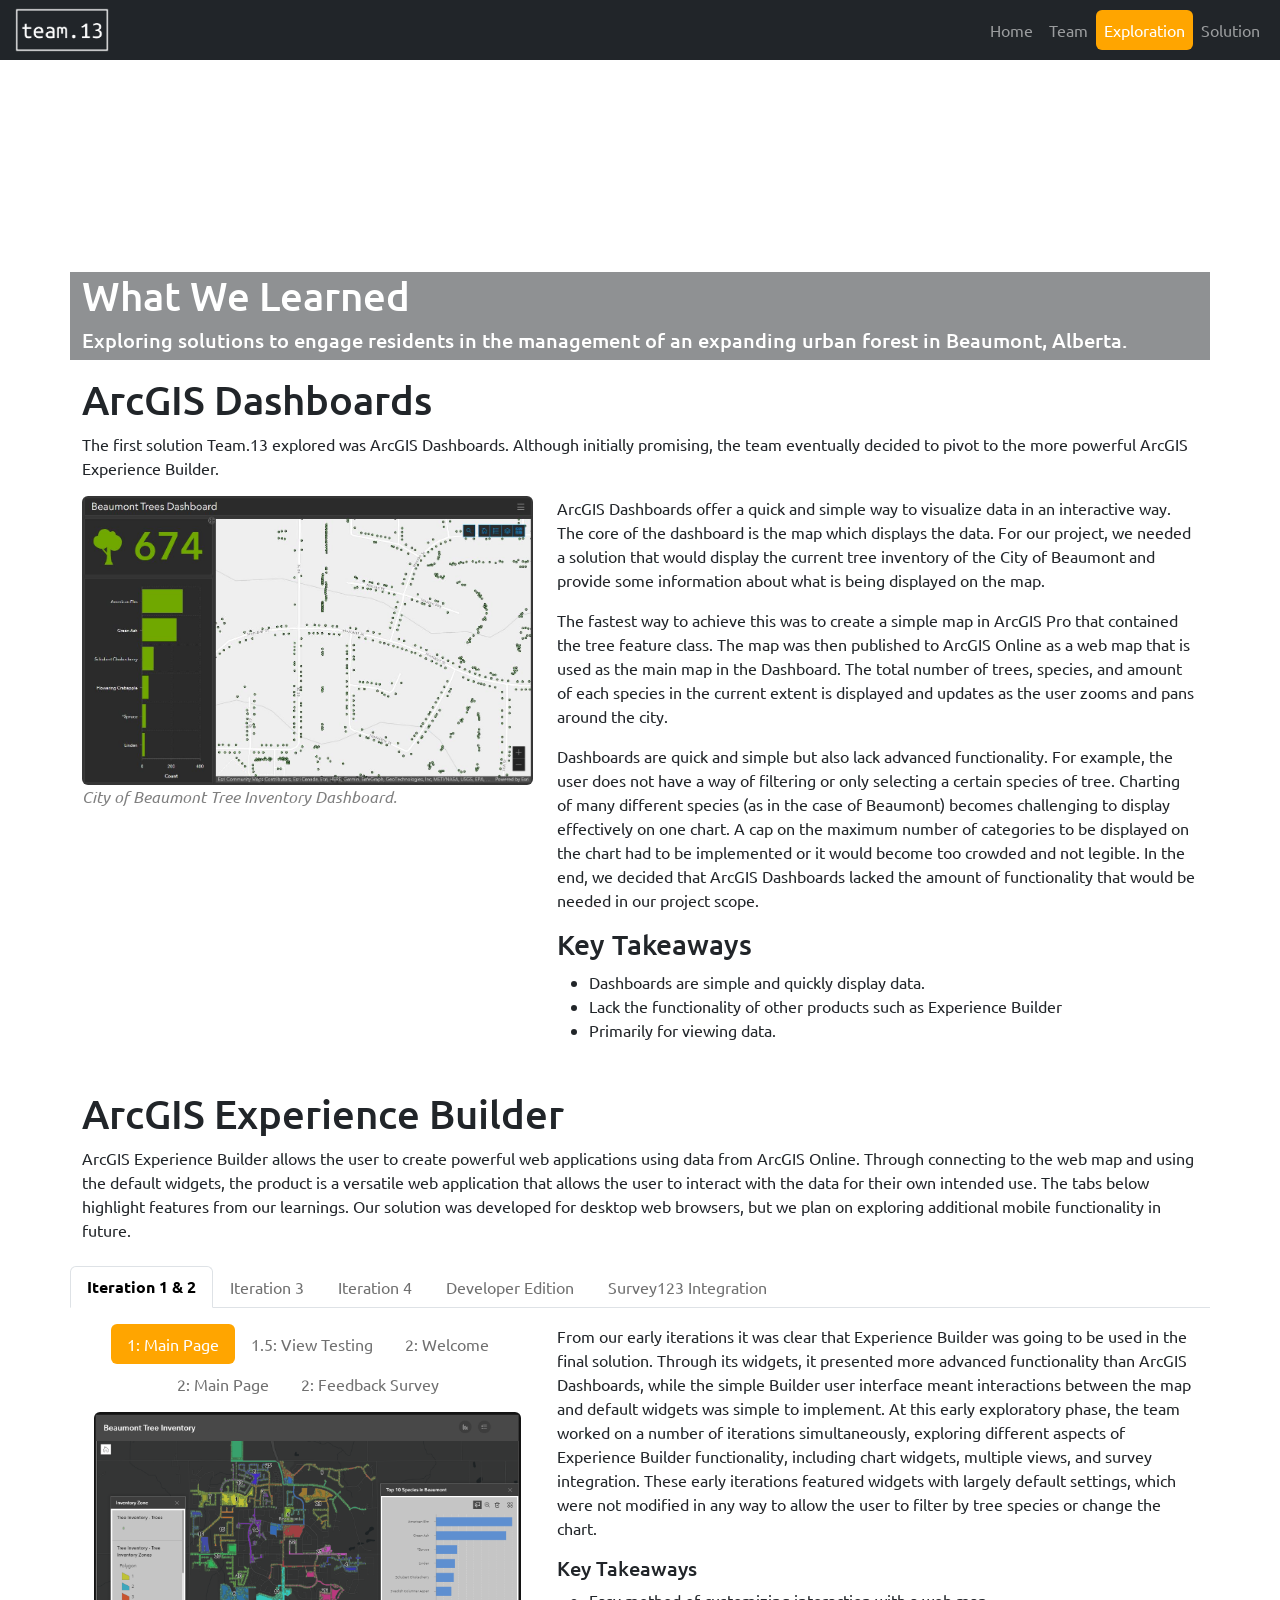
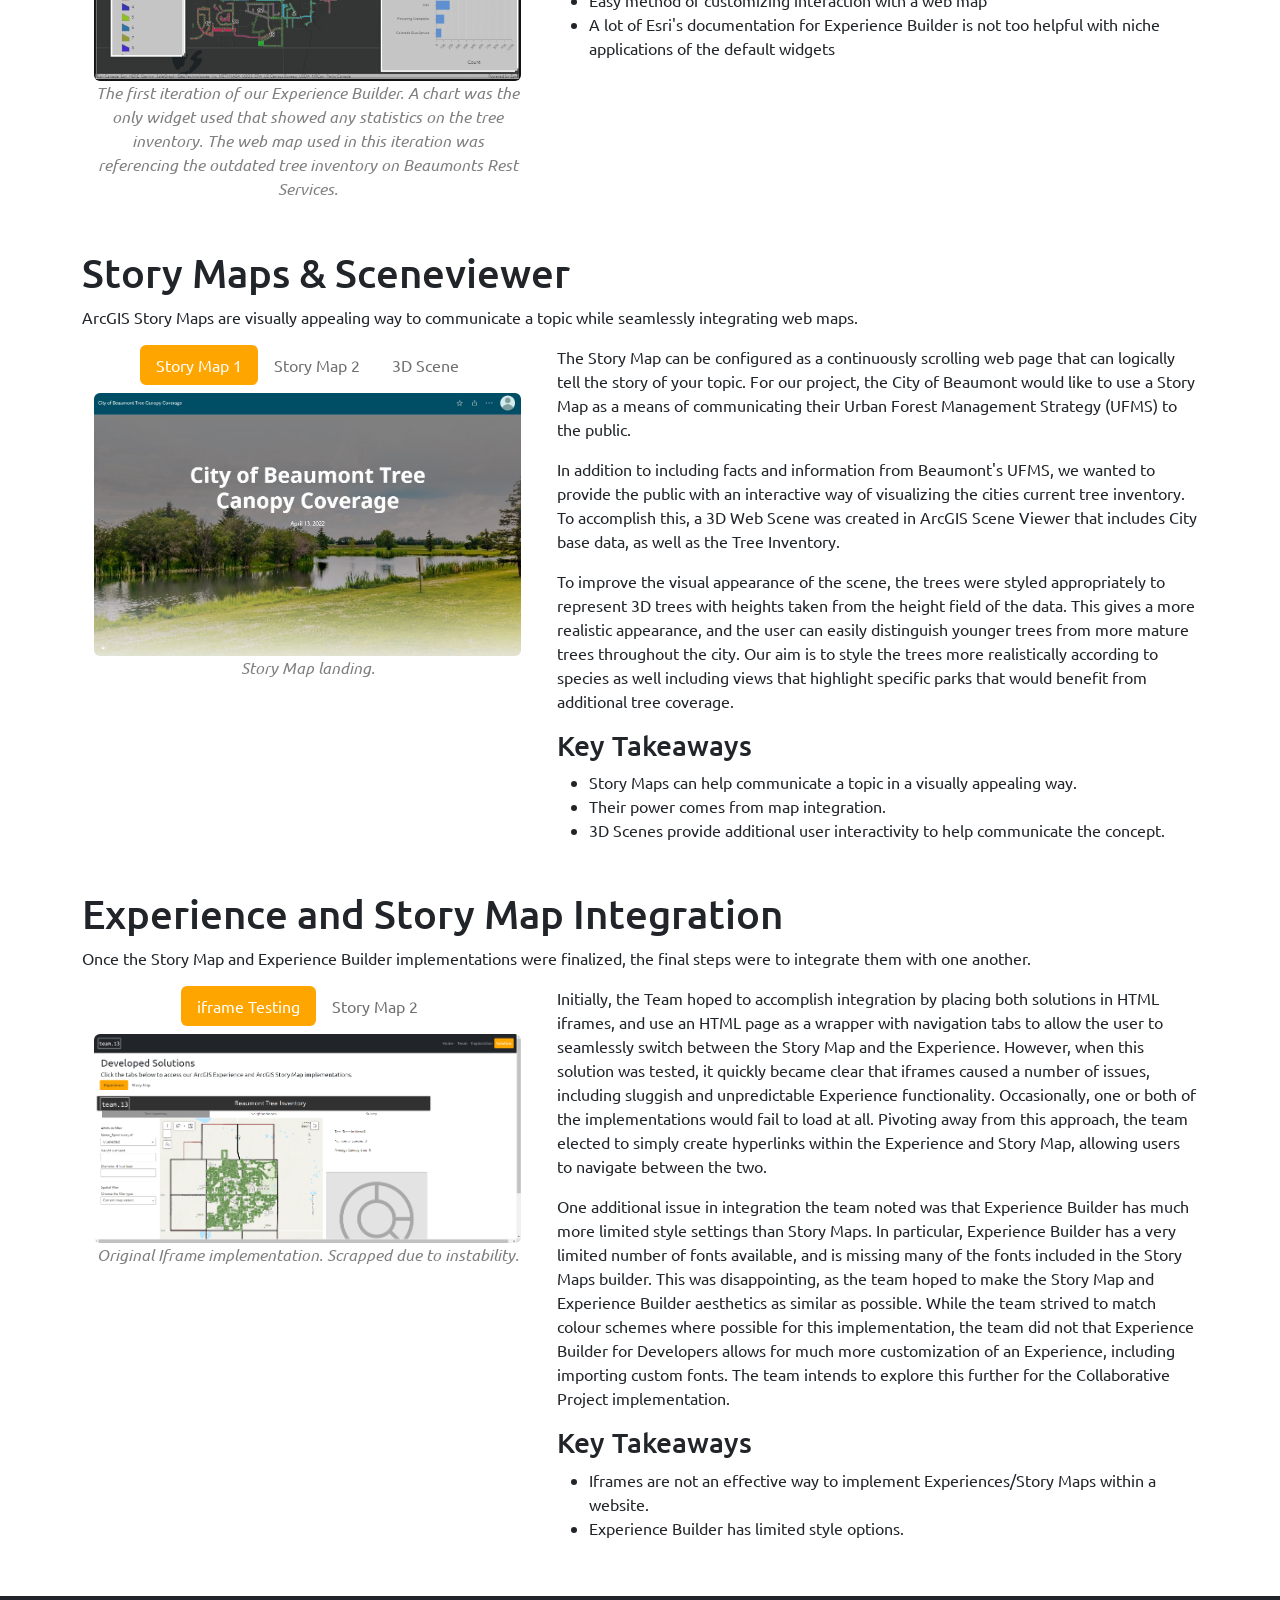
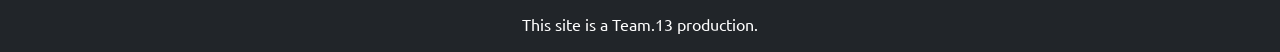
==== commit d12b630b: "Added extra copy" ====
--- a/exploration.html
+++ b/exploration.html
@@ -74,7 +74,7 @@
         <!--Experience Builder Section-->
       <div class="row my-3">
         <h1>ArcGIS Experience Builder</h1>
-        <p>ArcGIS Experience Builder allows the user to create powerful web applications using data from ArcGIS Online. Through connecting to the web map and using the default widgets, the product is a versatile web application that allows the user to interact with the data for their own intended use. The tabs below highlight features from our learnings. </p>
+        <p>ArcGIS Experience Builder allows the user to create powerful web applications using data from ArcGIS Online. Through connecting to the web map and using the default widgets, the product is a versatile web application that allows the user to interact with the data for their own intended use. The tabs below highlight features from our learnings. Our solution was developed for desktop web browsers, but we plan on exploring additional mobile functionality in future.</p>
         <!-- Nav pills, taken from: https://www.w3schools.com/bootstrap5/bootstrap_navs.php -->
         <ul class="nav nav-tabs mt-2" role="group">
           <li class="nav-item">
@@ -201,16 +201,16 @@
               <div class="col-lg-5">
                 <ul class="nav nav-pills justify-content-center mb-2">
                   <li class="nav-item">
-                    <a class="nav-link imgtab active" data-bs-toggle="tab" href="#image12">4: Default Tree Inventory</a>
-                  </li>
-                  <li class="nav-item">
-                    <a class="nav-link imgtab" data-bs-toggle="tab" href="#image13">4: Filtered Tree Inventory</a>
-                  </li>
-                  <li class="nav-item">
-                    <a class="nav-link imgtab" data-bs-toggle="tab" href="#image14">4: Neighborhood/Park</a>
-                  </li>
-                  <li class="nav-item">
-                    <a class="nav-link imgtab" data-bs-toggle="tab" href="#image002">4: Service Request</a>
+                    <a class="nav-link imgtab active" data-bs-toggle="tab" href="#image12">4. Default Tree Inventory</a>
+                  </li>
+                  <li class="nav-item">
+                    <a class="nav-link imgtab" data-bs-toggle="tab" href="#image13">4. Filtered Tree Inventory</a>
+                  </li>
+                  <li class="nav-item">
+                    <a class="nav-link imgtab" data-bs-toggle="tab" href="#image14">4. Neighborhood/Park</a>
+                  </li>
+                  <li class="nav-item">
+                    <a class="nav-link imgtab" data-bs-toggle="tab" href="#image002">4. Service Request</a>
                   </li>
                 </ul>
                 <!-- Tab panes -->
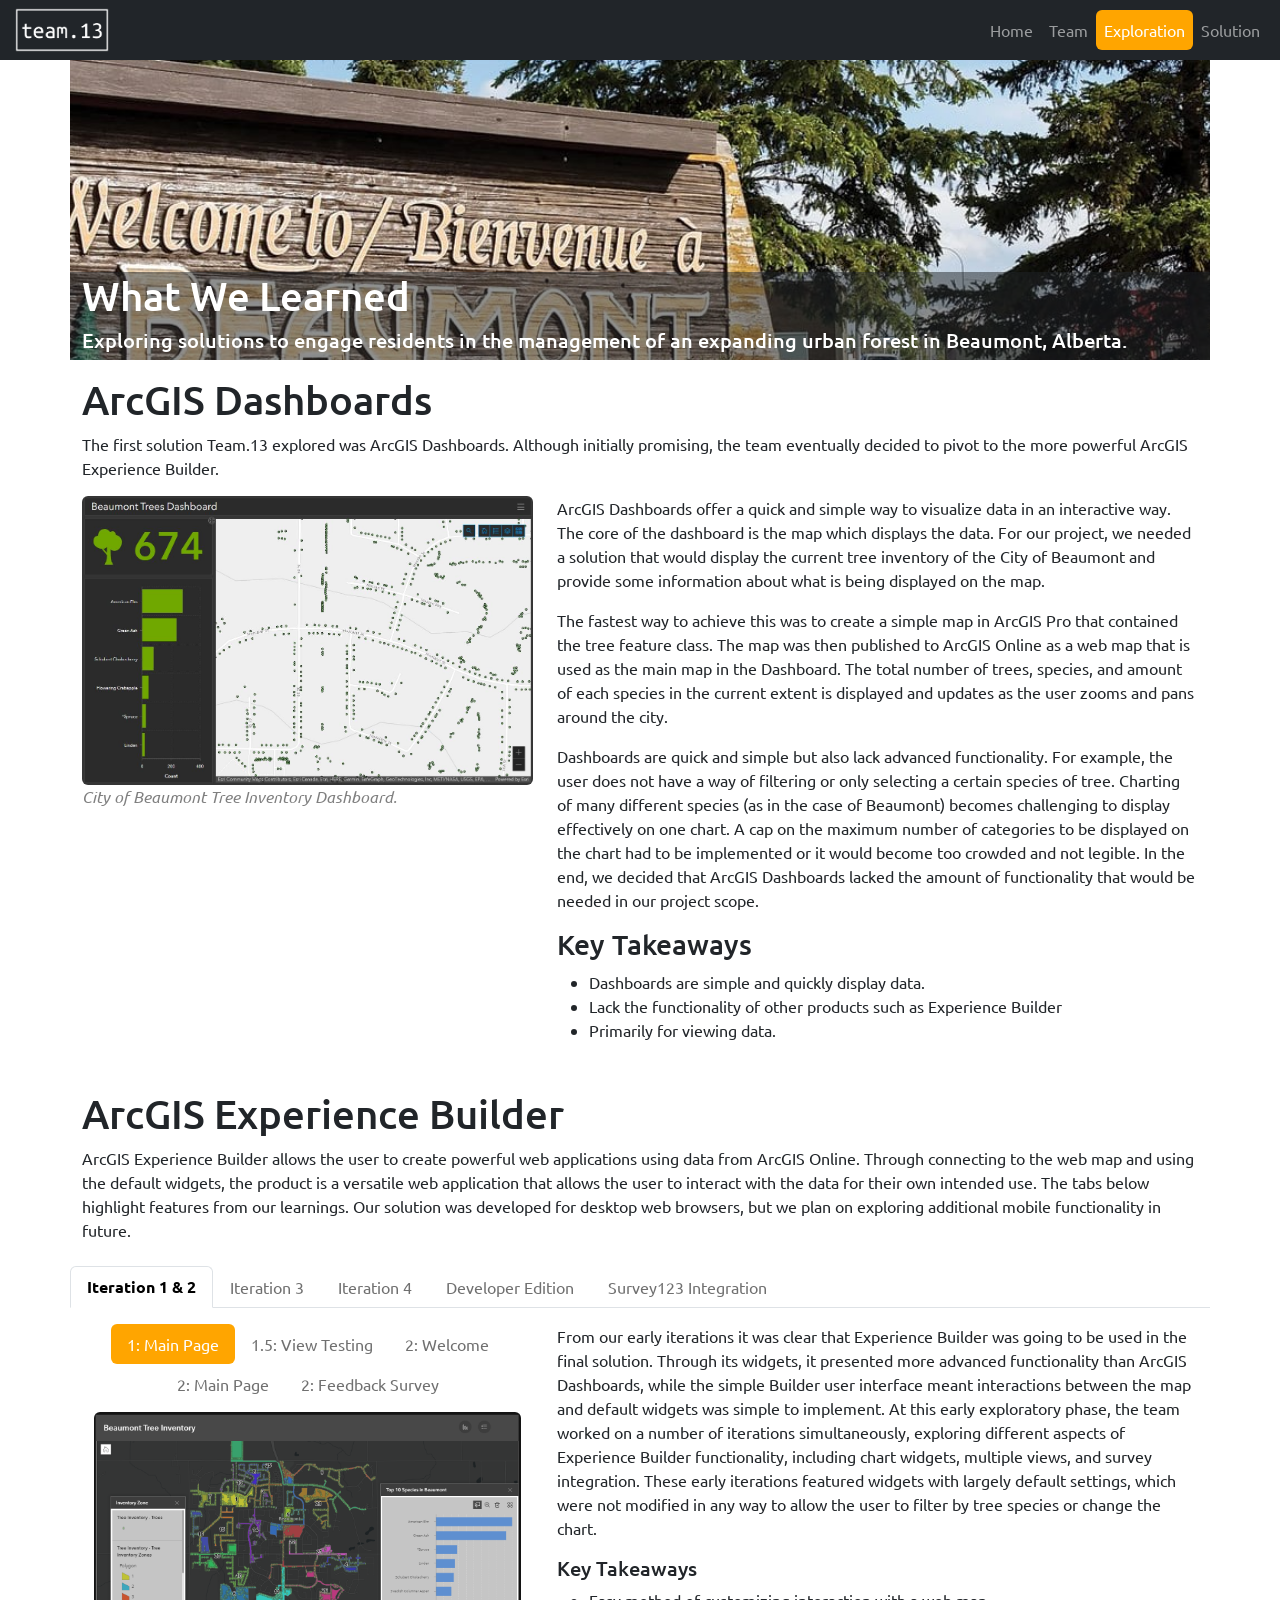
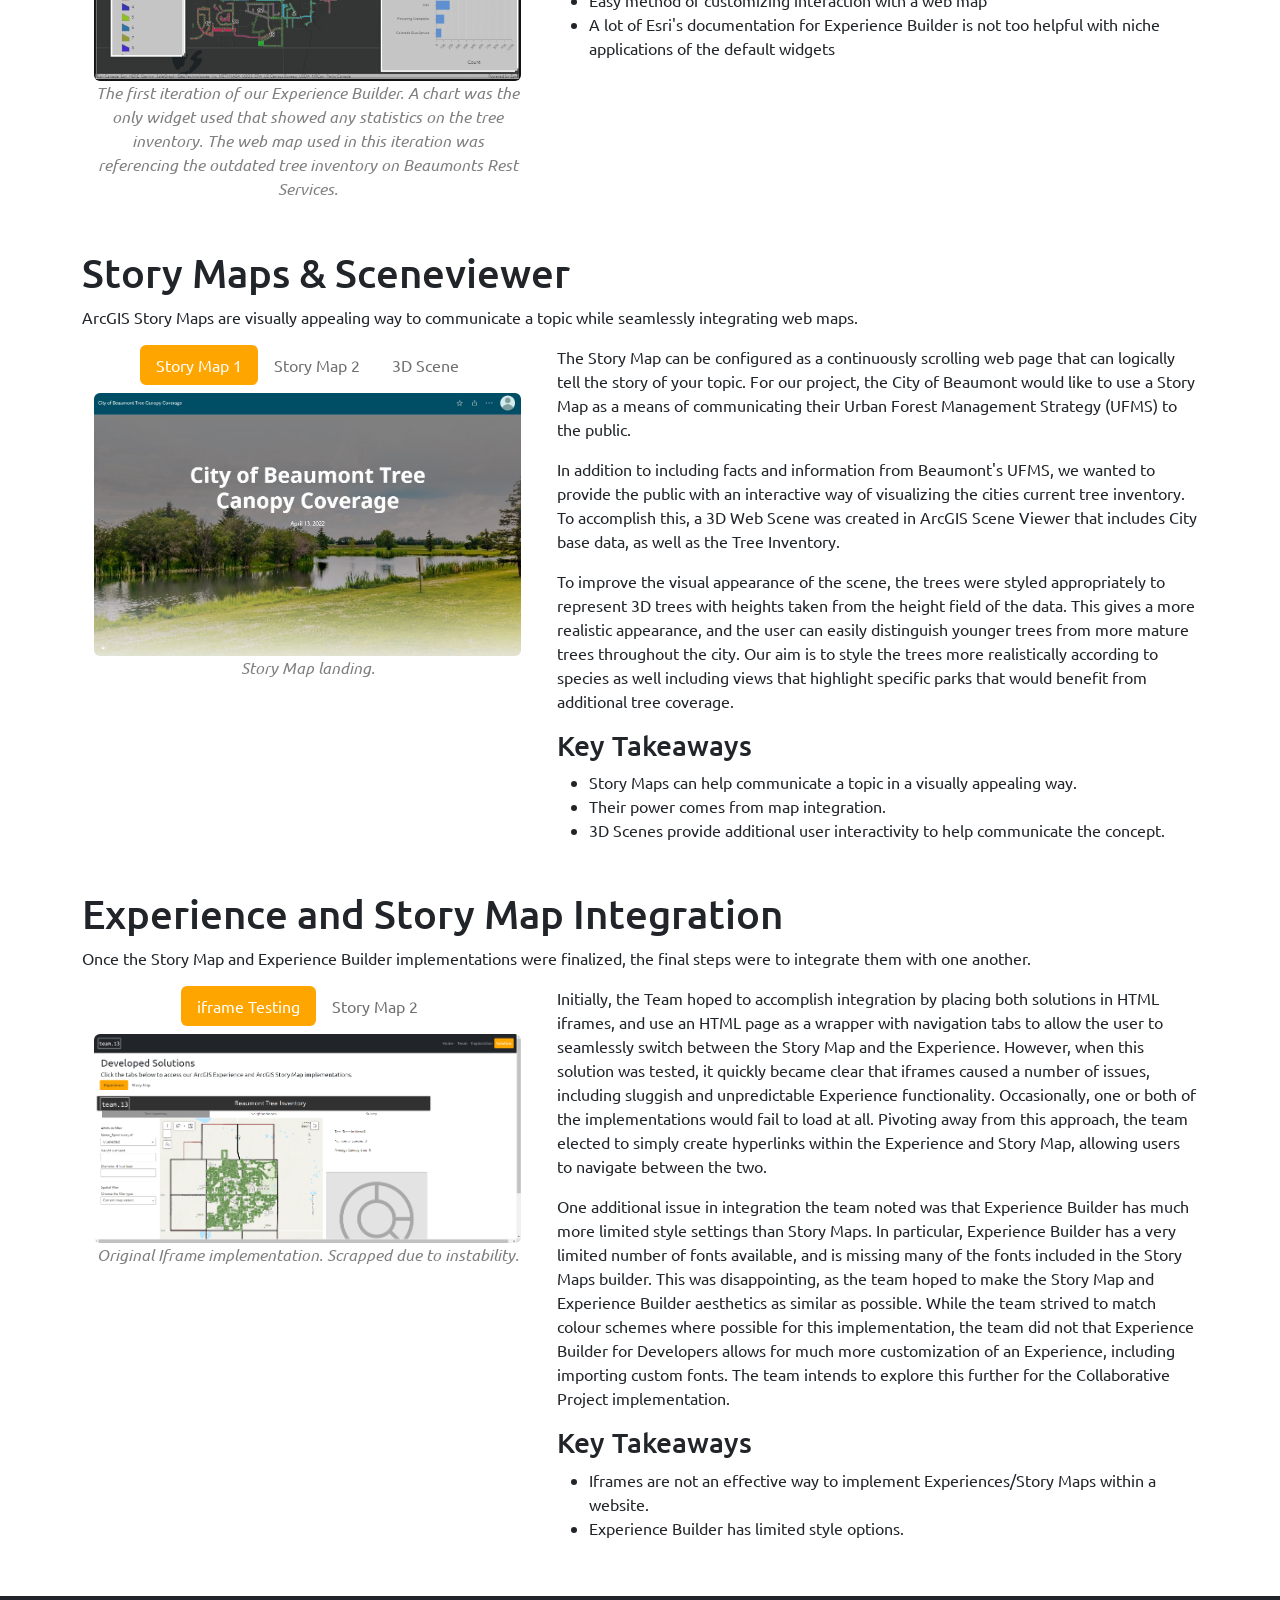
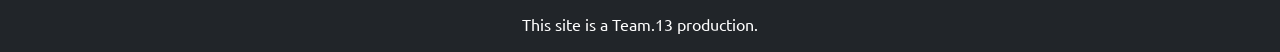
==== commit 542c7dab: "Cover Photo Styling" ====
--- a/exploration.html
+++ b/exploration.html
@@ -40,7 +40,7 @@
     </nav>
 
     <!--Hero image, adapted from: https://www.w3schools.com/bootstrap5/bootstrap_jumbotron.php -->
-    <div class="container-xl cover text-white position-relative">
+    <div class="container-xl cover coverexplore text-white position-relative">
       <div class="row covertext">
         <h1>What We Learned</h1>
         <h5>Exploring solutions to engage residents in the management of an expanding urban forest in Beaumont, Alberta.</h5> 
@@ -201,16 +201,16 @@
               <div class="col-lg-5">
                 <ul class="nav nav-pills justify-content-center mb-2">
                   <li class="nav-item">
-                    <a class="nav-link imgtab active" data-bs-toggle="tab" href="#image12">4. Default Tree Inventory</a>
-                  </li>
-                  <li class="nav-item">
-                    <a class="nav-link imgtab" data-bs-toggle="tab" href="#image13">4. Filtered Tree Inventory</a>
-                  </li>
-                  <li class="nav-item">
-                    <a class="nav-link imgtab" data-bs-toggle="tab" href="#image14">4. Neighborhood/Park</a>
-                  </li>
-                  <li class="nav-item">
-                    <a class="nav-link imgtab" data-bs-toggle="tab" href="#image002">4. Service Request</a>
+                    <a class="nav-link imgtab active" data-bs-toggle="tab" href="#image12">4: Default Tree Inventory</a>
+                  </li>
+                  <li class="nav-item">
+                    <a class="nav-link imgtab" data-bs-toggle="tab" href="#image13">4: Filtered Tree Inventory</a>
+                  </li>
+                  <li class="nav-item">
+                    <a class="nav-link imgtab" data-bs-toggle="tab" href="#image14">4: Neighborhood/Park</a>
+                  </li>
+                  <li class="nav-item">
+                    <a class="nav-link imgtab" data-bs-toggle="tab" href="#image002">4: Service Request</a>
                   </li>
                 </ul>
                 <!-- Tab panes -->
--- a/style.css
+++ b/style.css
@@ -52,14 +52,33 @@
 }
 
 /*COVER PHOTO STYLING*/
-.cover {
+.coverteam {
+    background: url('https://images.unsplash.com/photo-1438109491414-7198515b166b?q=80&fm=jpg&s=cbdabf7a79c087a0b060670a6d79726c');
     min-height: 300px;
-    background: url('https://images.unsplash.com/photo-1438109491414-7198515b166b?q=80&fm=jpg&s=cbdabf7a79c087a0b060670a6d79726c');
     background-repeat: no-repeat;
     background-position: center;
     background-size:cover;
     background-attachment: fixed;
 }
+
+.coverexplore {
+    background: url('images/Beaumont-Sign.jpg');
+    min-height: 300px;
+    background-repeat: no-repeat;
+    background-position: center;
+    background-size:cover;
+    background-attachment: fixed;
+}
+
+.coverhome {
+    background: url('images/Beaumont-Sign.jpg');
+    min-height: 300px;
+    background-repeat: no-repeat;
+    background-position: center;
+    background-size:cover;
+    background-attachment: fixed;
+}
+
 .covertext{
     background-color: rgba(33,37,41, 0.5);
     position:absolute;
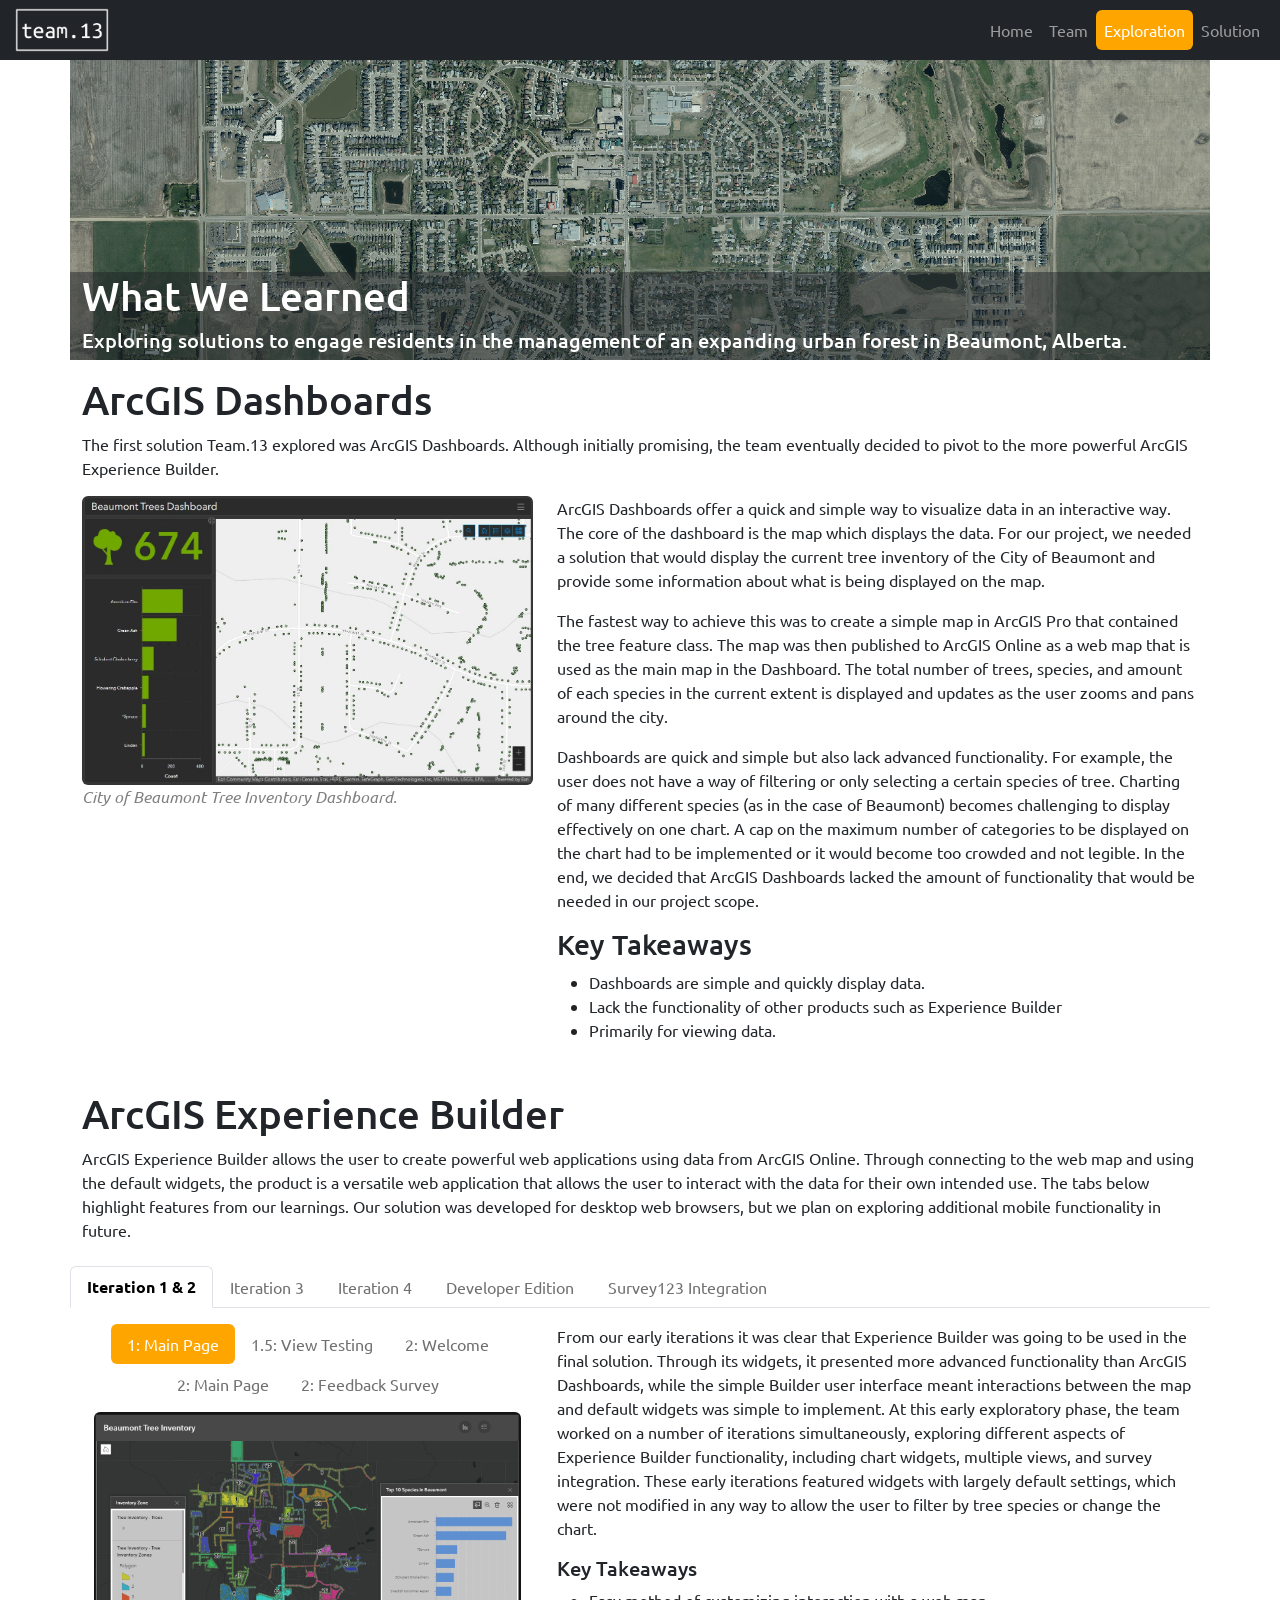
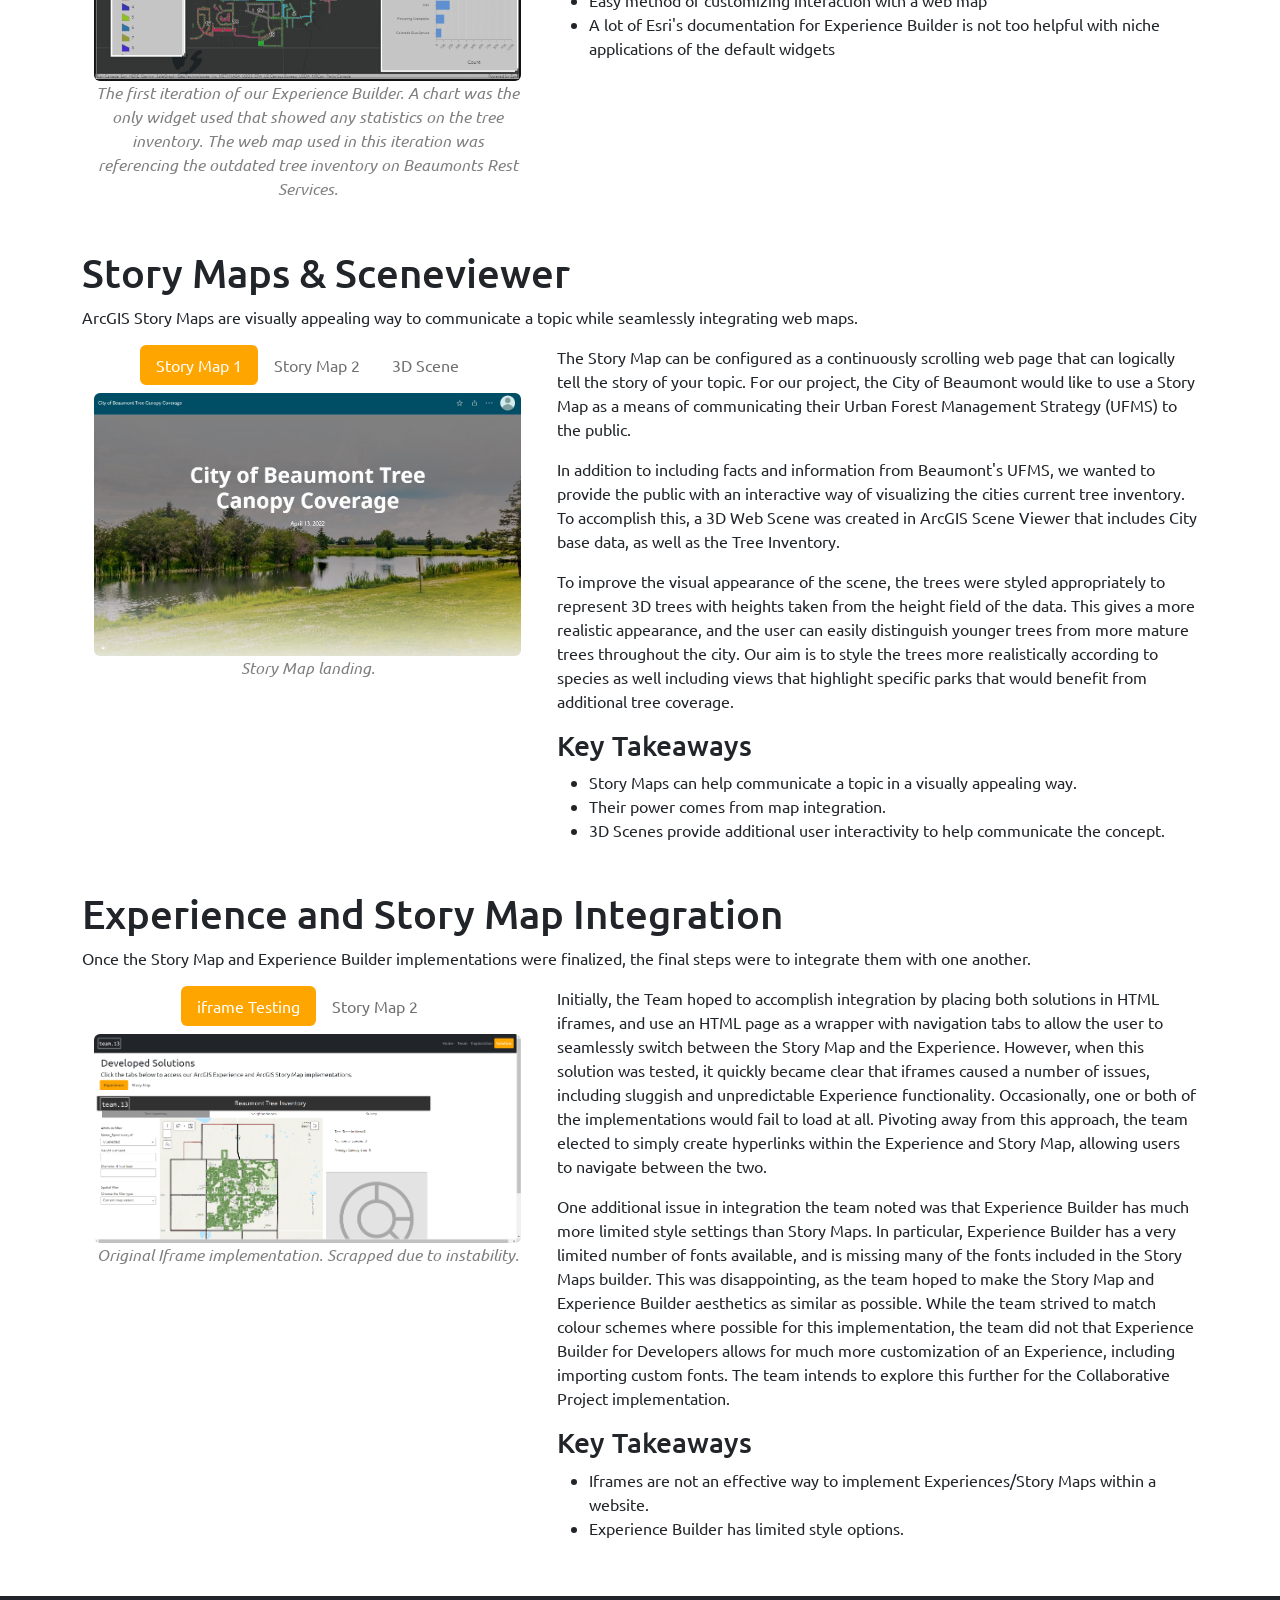
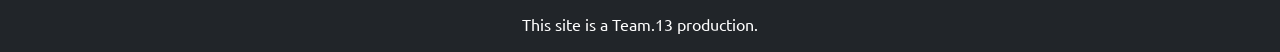
==== commit a7cab962: "Finalizing Cover Photos" ====
--- a/exploration.html
+++ b/exploration.html
@@ -40,7 +40,7 @@
     </nav>
 
     <!--Hero image, adapted from: https://www.w3schools.com/bootstrap5/bootstrap_jumbotron.php -->
-    <div class="container-xl cover coverexplore text-white position-relative">
+    <div class="container-xl coverexplore text-white position-relative">
       <div class="row covertext">
         <h1>What We Learned</h1>
         <h5>Exploring solutions to engage residents in the management of an expanding urban forest in Beaumont, Alberta.</h5> 
--- a/style.css
+++ b/style.css
@@ -53,30 +53,27 @@
 
 /*COVER PHOTO STYLING*/
 .coverteam {
-    background: url('https://images.unsplash.com/photo-1438109491414-7198515b166b?q=80&fm=jpg&s=cbdabf7a79c087a0b060670a6d79726c');
+    background: url('images/BeaumontBuilding.jpg');
     min-height: 300px;
     background-repeat: no-repeat;
     background-position: center;
-    background-size:cover;
-    background-attachment: fixed;
+    background-size: cover;
 }
 
 .coverexplore {
-    background: url('images/Beaumont-Sign.jpg');
+    background: url('images/Aerialimagery_2019.PNG');
     min-height: 300px;
     background-repeat: no-repeat;
     background-position: center;
-    background-size:cover;
-    background-attachment: fixed;
+    background-size: cover;
 }
 
 .coverhome {
     background: url('images/Beaumont-Sign.jpg');
-    min-height: 300px;
+    height: 300px;
     background-repeat: no-repeat;
     background-position: center;
-    background-size:cover;
-    background-attachment: fixed;
+    background-size: cover;
 }
 
 .covertext{
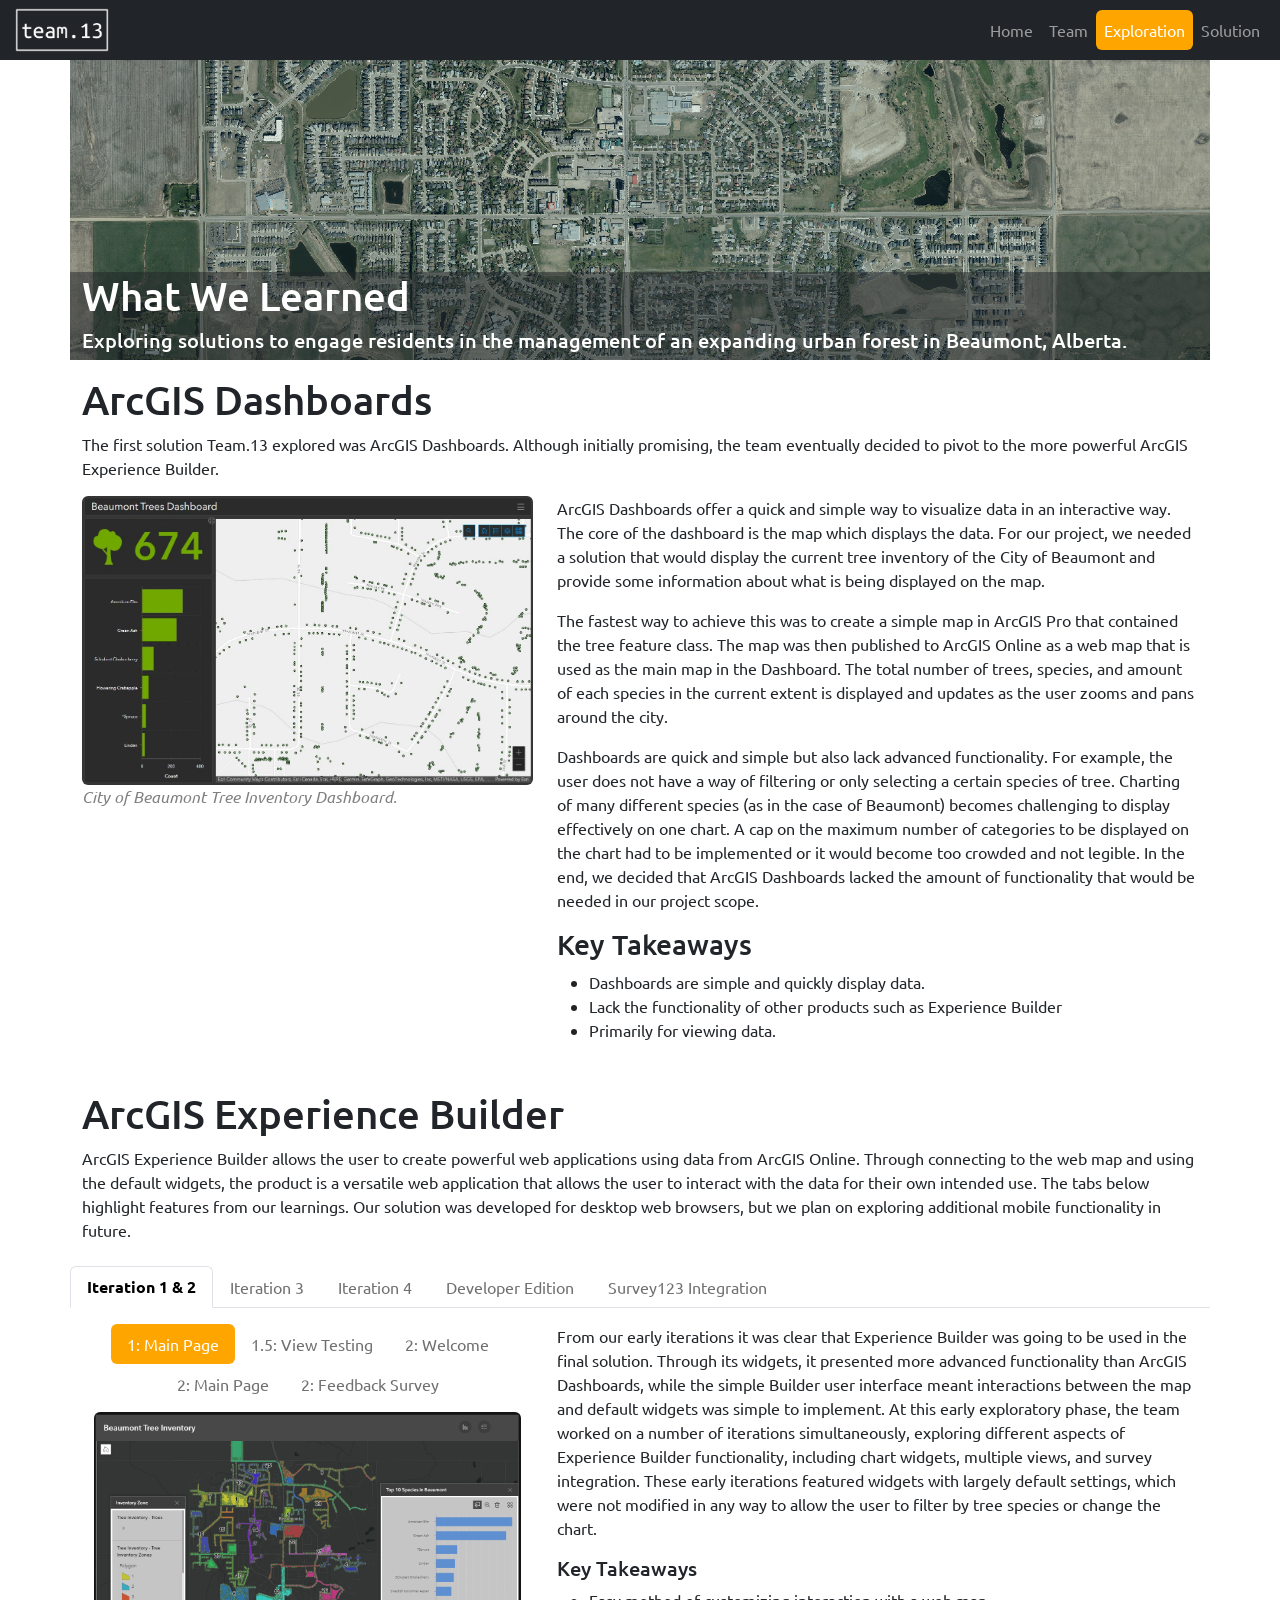
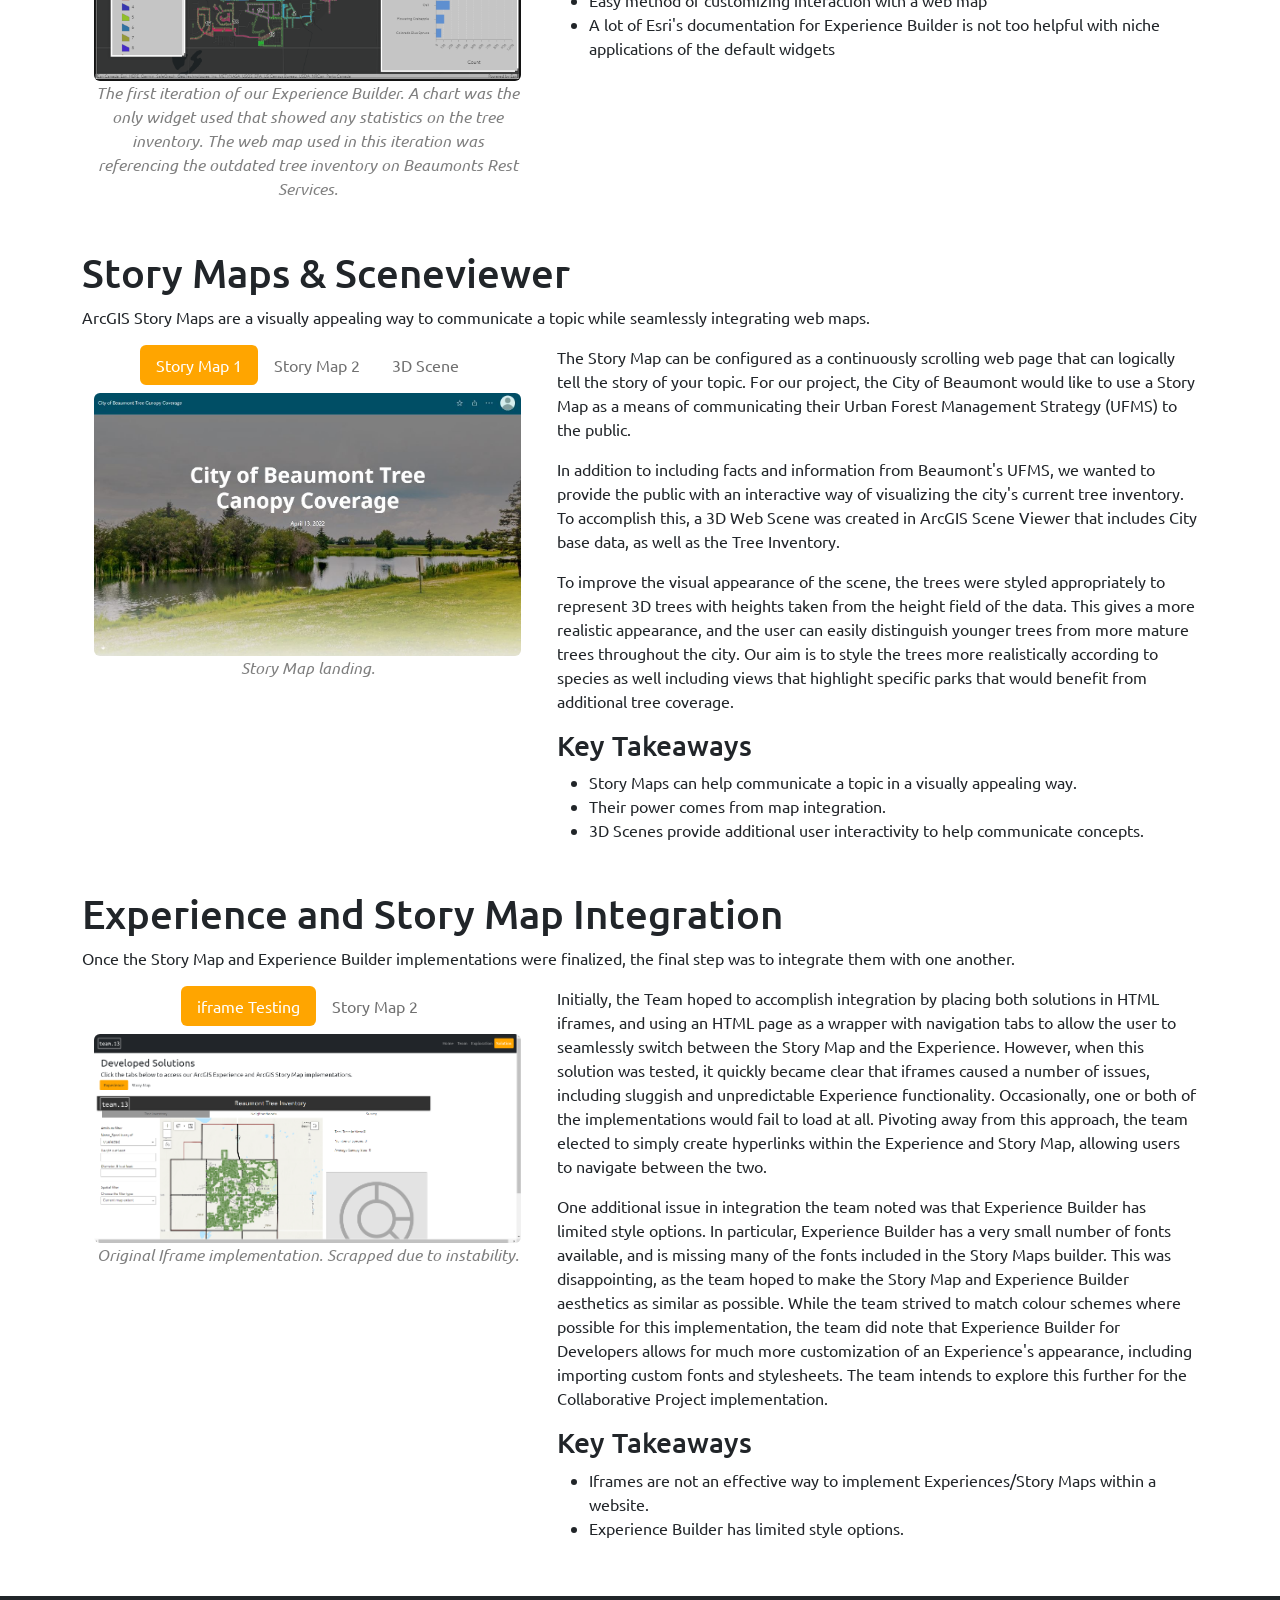
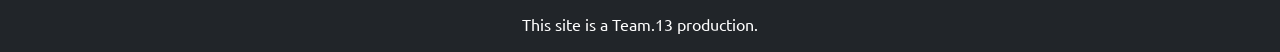
==== commit 0ef6bbc8: "Final Tweaks" ====
--- a/exploration.html
+++ b/exploration.html
@@ -271,6 +271,9 @@
                   <li class="nav-item">
                     <a class="nav-link imgtab" data-bs-toggle="tab" href="#survey2">Survey123 Appearance</a>
                   </li>
+                  <li class="nav-item">
+                    <a class="nav-link imgtab" data-bs-toggle="tab" href="#survey3">Survey123 Back End</a>
+                  </li>
                 </ul>
                 <!-- Tab panes -->
                 <div class="tab-content">
@@ -281,6 +284,10 @@
                   <div class="tab-pane container text-center fade" id="survey2">
                     <img src="images/Survey2.png" class="rounded screenshot" alt="Survey123 View">
                     <p class="caption">This image shows the survey within Survey123. The team noted that certain question types appear slightly diferent in this view, as opposed to within the Survey Widget.</p>
+                  </div>
+                  <div class="tab-pane container text-center fade" id="survey3">
+                    <img src="images/Survey3.png" class="rounded screenshot" alt="Survey123 Backend View">
+                    <p class="caption">This image shows the resulting survey records after survey submission. Although not technically part of this solution, this item is available for review <a href="https://survey123.arcgis.com/surveys/f04412be792e428a8712c841e93302a7/overview" target="_blank" class="link-dark">here</a>.</p>
                   </div>
                 </div>      
               </div>
@@ -301,7 +308,7 @@
     <!-- ArcGIS Story Maps & Scene Viewer -->
       <div class="row py-3">
         <h1>Story Maps & Sceneviewer</h1>
-        <p>ArcGIS Story Maps are visually appealing way to communicate a topic while seamlessly integrating web maps.</p>
+        <p>ArcGIS Story Maps are a visually appealing way to communicate a topic while seamlessly integrating web maps.</p>
         <div class="col-lg-5">
           <ul class="nav nav-pills mb-2 justify-content-center">
             <li class="nav-item">
@@ -332,20 +339,20 @@
         </div>
         <div class="col-lg-7">
           <p>The Story Map can be configured as a continuously scrolling web page that can logically tell the story of your topic. For our project, the City of Beaumont would like to use a Story Map as a means of communicating their Urban Forest Management Strategy (UFMS) to the public.</p>
-          <p>In addition to including facts and information from Beaumont's UFMS, we wanted to provide the public with an interactive way of visualizing the cities current tree inventory. To accomplish this, a 3D Web Scene was created in ArcGIS Scene Viewer that includes City base data, as well as the Tree Inventory.</p>
+          <p>In addition to including facts and information from Beaumont's UFMS, we wanted to provide the public with an interactive way of visualizing the city's current tree inventory. To accomplish this, a 3D Web Scene was created in ArcGIS Scene Viewer that includes City base data, as well as the Tree Inventory.</p>
           <p>To improve the visual appearance of the scene, the trees were styled appropriately to represent 3D trees with heights taken from the height field of the data. This gives a more realistic appearance, and the user can easily distinguish younger trees from more mature trees throughout the city. Our aim is to style the trees more realistically according to species as well including views that highlight specific parks that would benefit from additional tree coverage.</p>
           <h3>Key Takeaways</h3>
           <ul>
             <li>Story Maps can help communicate a topic in a visually appealing way.</li>
             <li>Their power comes from map integration.</li>
-            <li>3D Scenes provide additional user interactivity to help communicate the concept.</li>
+            <li>3D Scenes provide additional user interactivity to help communicate concepts.</li>
           </ul>
         </div>
       </div>
       <!-- Integration -->
       <div class="row py-3">
         <h1>Experience and Story Map Integration</h1>
-        <p>Once the Story Map and Experience Builder implementations were finalized, the final steps were to integrate them with one another.</p>
+        <p>Once the Story Map and Experience Builder implementations were finalized, the final step was to integrate them with one another.</p>
         <div class="col-lg-5">
           <ul class="nav nav-pills mb-2 justify-content-center">
             <li class="nav-item">
@@ -368,8 +375,8 @@
           </div>
         </div>
         <div class="col-lg-7">
-          <p>Initially, the Team hoped to accomplish integration by placing both solutions in HTML iframes, and use an HTML page as a wrapper with navigation tabs to allow the user to seamlessly switch between the Story Map and the Experience. However, when this solution was tested, it quickly became clear that iframes caused a number of issues, including sluggish and unpredictable Experience functionality. Occasionally, one or both of the implementations would fail to load at all. Pivoting away from this approach, the team elected to simply create hyperlinks within the Experience and Story Map, allowing users to navigate between the two.</p>
-          <p>One additional issue in integration the team noted was that Experience Builder has much more limited style settings than Story Maps. In particular, Experience Builder has a very limited number of fonts available, and is missing many of the fonts included in the Story Maps builder. This was disappointing, as the team hoped to make the Story Map and Experience Builder aesthetics as similar as possible. While the team strived to match colour schemes where possible for this implementation, the team did not that Experience Builder for Developers allows for much more customization of an Experience, including importing custom fonts. The team intends to explore this further for the Collaborative Project implementation.</p>
+          <p>Initially, the Team hoped to accomplish integration by placing both solutions in HTML iframes, and using an HTML page as a wrapper with navigation tabs to allow the user to seamlessly switch between the Story Map and the Experience. However, when this solution was tested, it quickly became clear that iframes caused a number of issues, including sluggish and unpredictable Experience functionality. Occasionally, one or both of the implementations would fail to load at all. Pivoting away from this approach, the team elected to simply create hyperlinks within the Experience and Story Map, allowing users to navigate between the two.</p>
+          <p>One additional issue in integration the team noted was that Experience Builder has limited style options. In particular, Experience Builder has a very small number of fonts available, and is missing many of the fonts included in the Story Maps builder. This was disappointing, as the team hoped to make the Story Map and Experience Builder aesthetics as similar as possible. While the team strived to match colour schemes where possible for this implementation, the team did note that Experience Builder for Developers allows for much more customization of an Experience's appearance, including importing custom fonts and stylesheets. The team intends to explore this further for the Collaborative Project implementation.</p>
           <h3>Key Takeaways</h3>
           <ul>
             <li>Iframes are not an effective way to implement Experiences/Story Maps within a website.</li>
